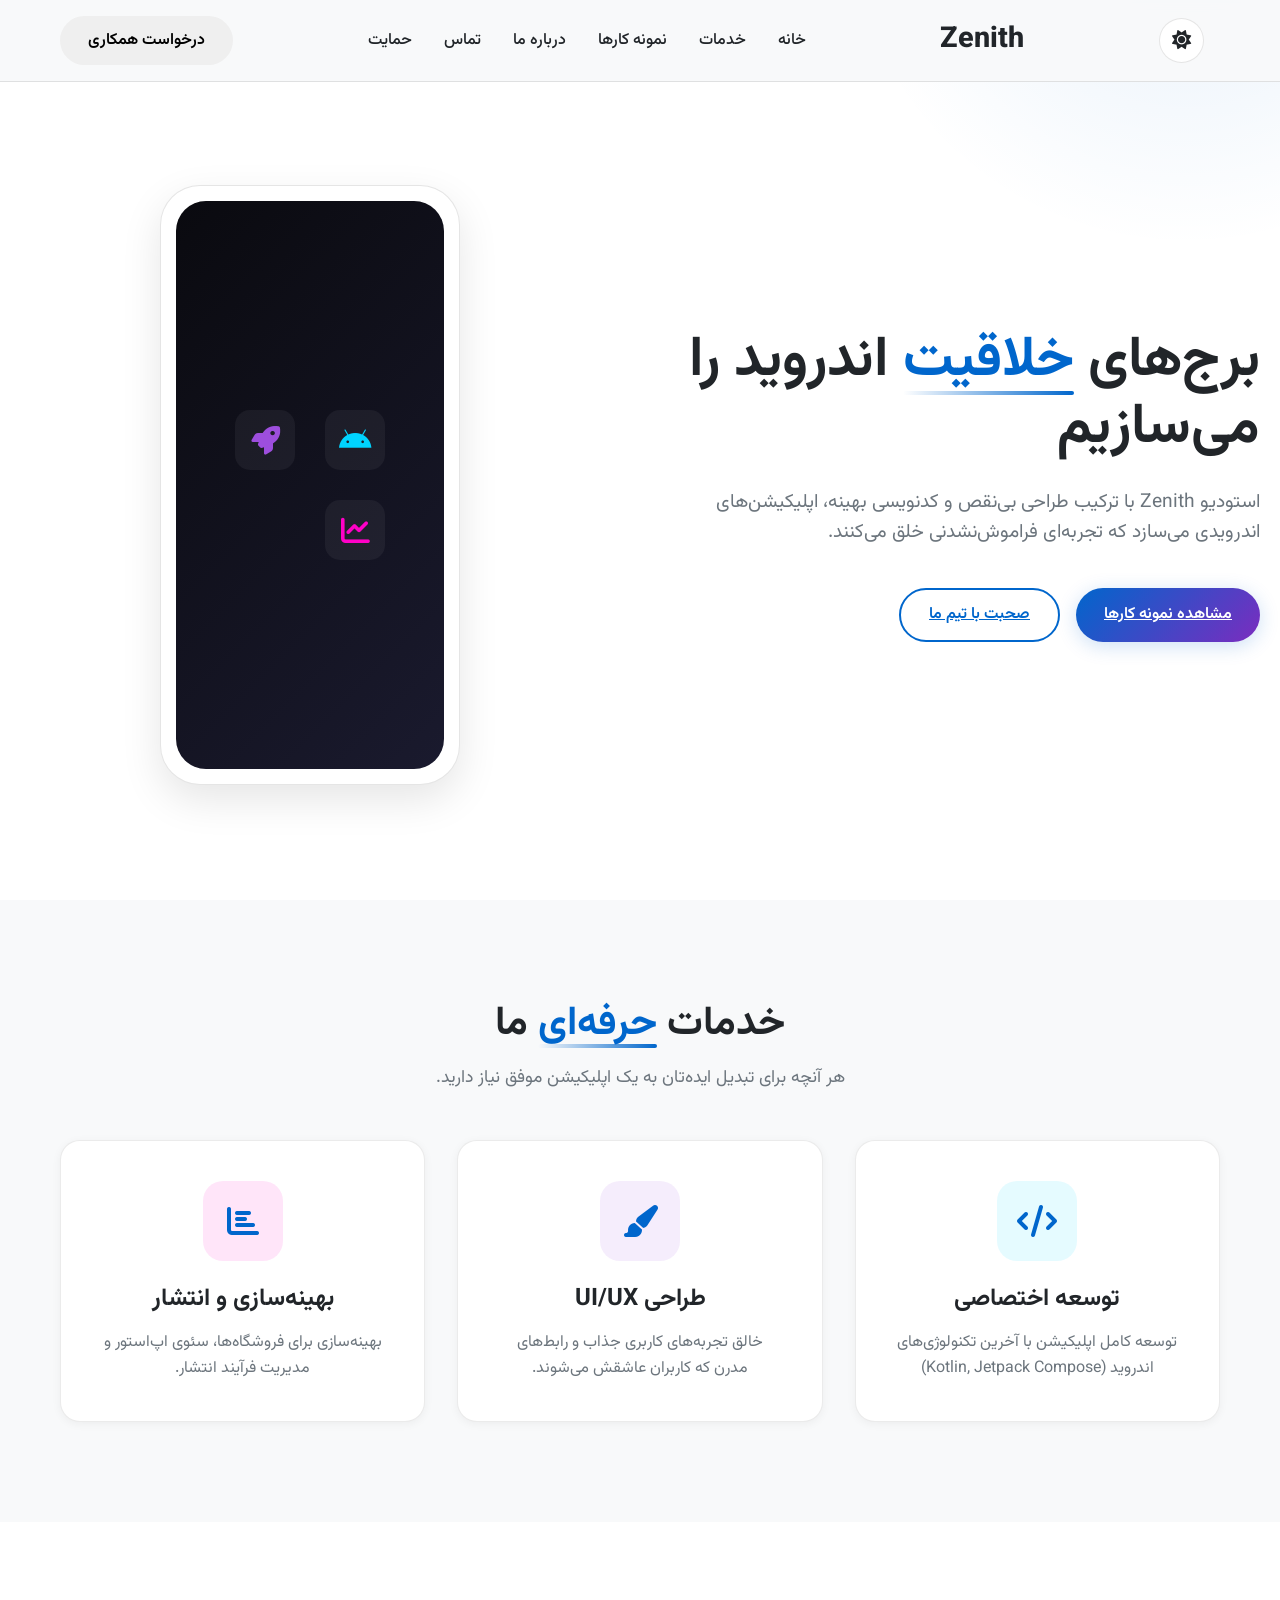
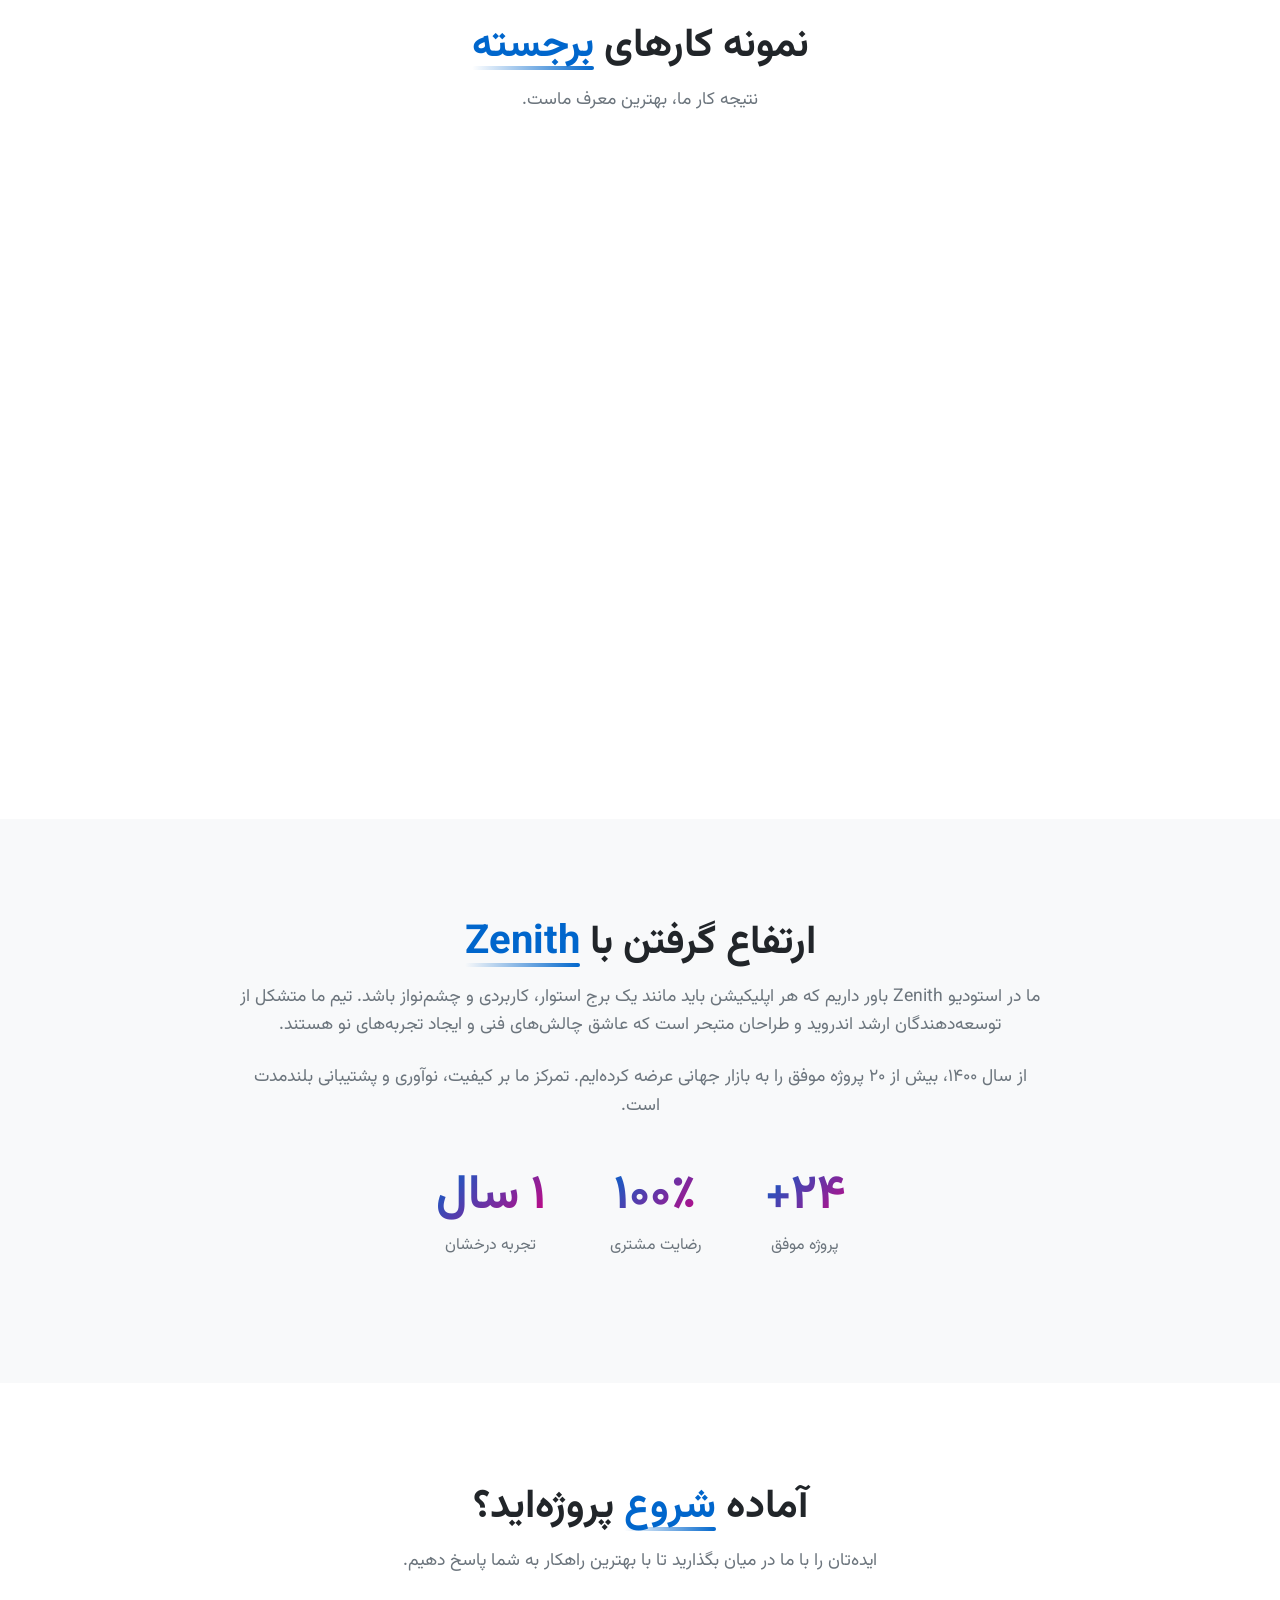
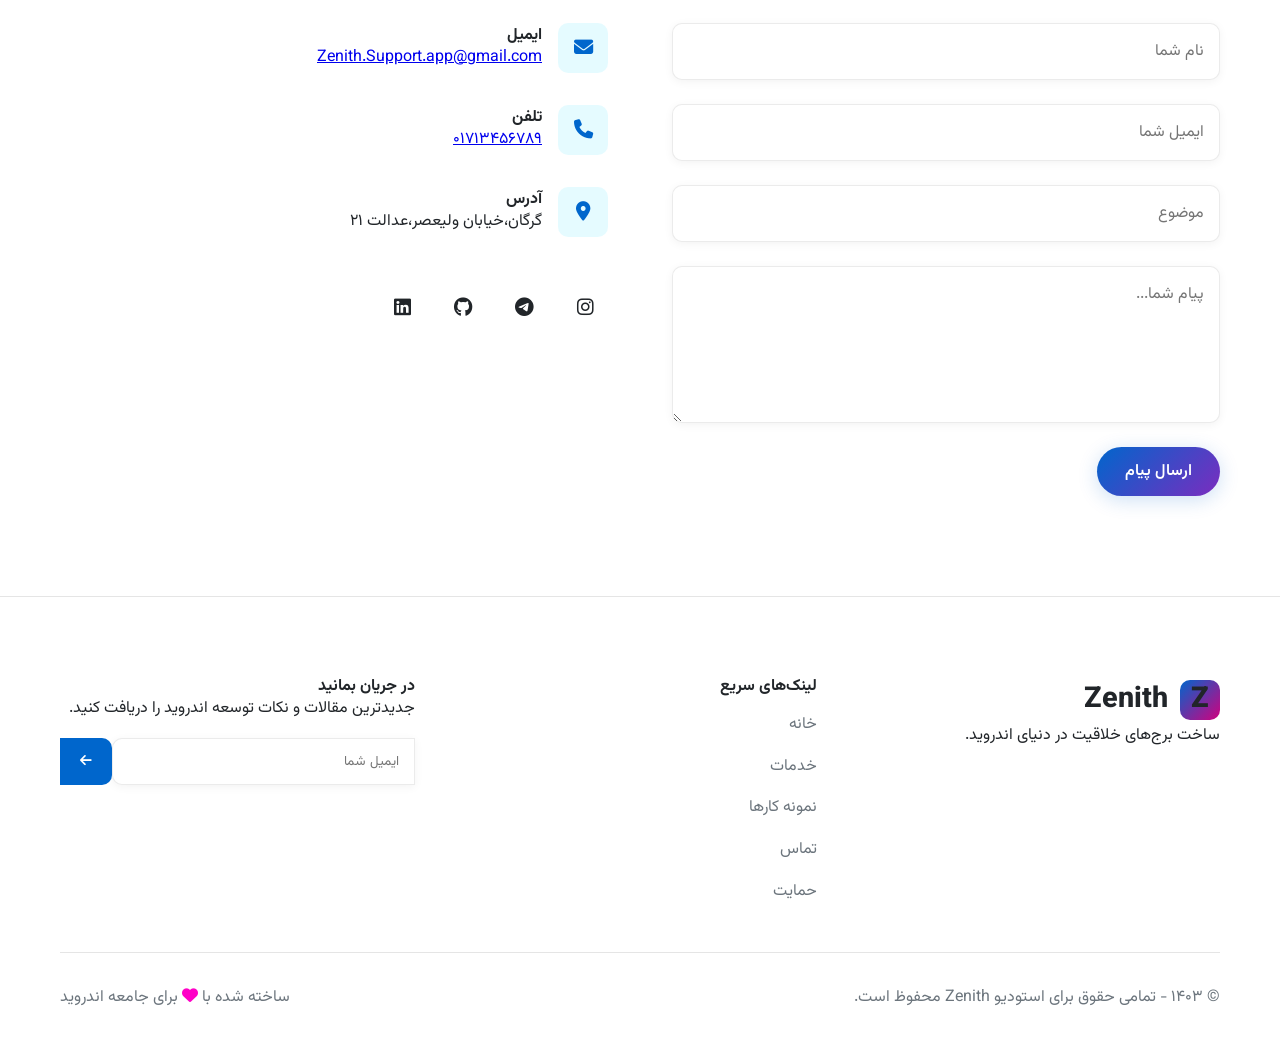
==== index.html @ d12084da "Update index.html" ====
<!DOCTYPE html>
<html lang="fa" dir="rtl">
<head>
    <meta charset="UTF-8">
    <meta name="viewport" content="width=device-width, initial-scale=1.0">
    <meta name="google-site-verification" content="-M1kKsQv_R9AEI8SD6l-Y1S7E3sbwTYtWQkgKZqhKz4" />
    <title>Zenith | استودیو توسعه اپلیکیشن اندروید</title>
    <link rel="stylesheet" href="style.css">
    <link rel="stylesheet" href="https://cdnjs.cloudflare.com/ajax/libs/font-awesome/6.4.0/css/all.min.css">
    <link href="https://fonts.googleapis.com/css2?family=Vazirmatn:wght@300;400;500;600;700;800&display=swap" rel="stylesheet">
    <link rel="icon" type="image/x-icon" href="https://img.icons8.com/color/96/android-os.png">
</head>
<body>
    <!-- نوار هدر -->
    <body>
        <header class="header">
        <nav class="navbar container">
            <!-- در فایل HTML، داخل تگ <nav class="navbar container"> -->
        <button class="theme-toggle" id="theme-toggle" aria-label="تغییر تم">
        <i class="fas fa-moon"></i> <!-- آیکون حالت تاریک -->
        </button>
            <a href="#" class="logo">
    <span class="logo-text">Zenith</span>
</a>
            </a>
            <ul class="nav-menu">
                <li><a href="#home">خانه</a></li>
                <li><a href="#services">خدمات</a></li>
                <li><a href="#portfolio">نمونه کارها</a></li>
                <li><a href="#about">درباره ما</a></li>
                <li><a href="#contact">تماس</a></li>
                <li><a href=https://daramet.com/zenith_Studio>حمایت</a></li>

            </ul>
            <a href="#contact"><button class="cta-button nav-cta">درخواست همکاری</button>
            <button class="hamburger" id="hamburger">
                <i class="fas fa-bars"></i></a>
            
            </button>
        </nav>
    </header>

    <!-- بخش اصلی (Hero) -->
    <section class="hero" id="home">
        <div class="hero-content container">
            <h1 class="hero-title">
                برج‌های <span class="highlight">خلاقیت</span> اندروید را می‌سازیم
            </h1>
            <p class="hero-subtitle">
                استودیو Zenith با ترکیب طراحی بی‌نقص و کدنویسی بهینه، اپلیکیشن‌های اندرویدی می‌سازد که تجربه‌ای فراموش‌نشدنی خلق می‌کنند.
            </p>
            <div class="hero-buttons">
                <a href="#portfolio" class="cta-button primary">مشاهده نمونه کارها</a>
                <a href="#contact" class="cta-button secondary">صحبت با تیم ما</a>
            </div>
        </div>
        <div class="hero-visual">
            <!-- یک تصویر/انیمیشن شماتیک از موبایل -->
            <div class="phone-mockup">
                <div class="phone-screen">
                    <div class="screen-content">
                        <div class="app-icon" style="--color: #00D4FF;"><i class="fab fa-android"></i></div>
                        <div class="app-icon" style="--color: #9D4EDD;"><i class="fas fa-rocket"></i></div>
                        <div class="app-icon" style="--color: #FF00C7;"><i class="fas fa-chart-line"></i></div>
                    </div>
                </div>
            </div>
        </div>
    </section>

    <!-- بخش خدمات -->
    <section class="services" id="services">
        <div class="container">
            <h2 class="section-title">خدمات <span class="highlight">حرفه‌ای</span> ما</h2>
            <p class="section-subtitle">هر آنچه برای تبدیل ایده‌تان به یک اپلیکیشن موفق نیاز دارید.</p>
            <div class="services-grid">
                <div class="service-card">
                    <div class="service-icon" style="--bg: rgba(0, 212, 255, 0.1);">
                        <i class="fas fa-code"></i>
                    </div>
                    <h3>توسعه اختصاصی</h3>
                    <p>توسعه کامل اپلیکیشن با آخرین تکنولوژی‌های اندروید (Kotlin, Jetpack Compose)</p>
                </div>
                <div class="service-card">
                    <div class="service-icon" style="--bg: rgba(157, 78, 221, 0.1);">
                        <i class="fas fa-paint-brush"></i>
                    </div>
                    <h3>طراحی UI/UX</h3>
                    <p>خالق تجربه‌های کاربری جذاب و رابط‌های مدرن که کاربران عاشقش می‌شوند.</p>
                </div>
                <div class="service-card">
                    <div class="service-icon" style="--bg: rgba(255, 0, 199, 0.1);">
                        <i class="fas fa-chart-bar"></i>
                    </div>
                    <h3>بهینه‌سازی و انتشار</h3>
                    <p>بهینه‌سازی برای فروشگاه‌ها، سئوی اپ‌استور و مدیریت فرآیند انتشار.</p>
                </div>
            </div>
        </div>
    </section>

    <!-- بخش نمونه کارها -->
    <section class="portfolio" id="portfolio">
        <div class="container">
            <h2 class="section-title">نمونه کارهای <span class="highlight">برجسته</span></h2>
            <p class="section-subtitle">نتیجه کار ما، بهترین معرف ماست.</p>
            
<div class="portfolio-card">
    
    <div class="portfolio-image">
        <img src="as/images/apps/pass.jpg" alt="Project">

        <div class="portfolio-overlay">
            <span class="project-tag">Android App</span>

            <a href="https://myket.ir/app/com.zenith.password.manager.newversion" class="view-project">
                <p>دانلود</p>
            </a>
        </div>
    </div>

    <div class="portfolio-content">
        <h3>مدیریت رمز عبور</h3>

        <p>
            اپلیکیشن حرفه‌ای مدیریت رمز عبور با امنیت بالا،
            ورود بیومتریک و طراحی مدرن.
        </p>
    </div>

</div>
</section>


    <!-- بخش درباره ما -->
    <section class="about" id="about">
        <div class="container">
            <div class="about-content">
                <h2 class="section-title">ارتفاع گرفتن با <span class="highlight">Zenith</span></h2>
                <p>
                    ما در استودیو Zenith باور داریم که هر اپلیکیشن باید مانند یک برج استوار، کاربردی و چشم‌نواز باشد. تیم ما متشکل از توسعه‌دهندگان ارشد اندروید و طراحان متبحر است که عاشق چالش‌های فنی و ایجاد تجربه‌های نو هستند.
                </p>
                <p>
                    از سال ۱۴۰۰، بیش از ۲۰ پروژه موفق را به بازار جهانی عرضه کرده‌ایم. تمرکز ما بر کیفیت، نوآوری و پشتیبانی بلندمدت است.
                </p>
                <div class="stats">
                    <div class="stat">
                        <h3>۲۴+</h3>
                        <p>پروژه موفق</p>
                    </div>
                    <div class="stat">
                        <h3>۱۰۰٪</h3>
                        <p>رضایت مشتری</p>
                    </div>
                    <div class="stat">
                        <h3>۱ سال</h3>
                        <p>تجربه درخشان</p>
                    </div>
                </div>
            </div>
        </div>
    </section>

    <!-- بخش تماس -->
    <!-- بخش تماس -->
<section class="contact" id="contact">
    <div class="container">
        <h2 class="section-title">
            آماده <span class="highlight">شروع</span> پروژه‌اید؟
        </h2>

        <p class="section-subtitle">
            ایده‌تان را با ما در میان بگذارید تا با بهترین راهکار به شما پاسخ دهیم.
        </p>

        <div class="contact-wrapper">

            <form class="contact-form" method="post">

                <input
                    type="text"
                    name="name"
                    placeholder="نام شما"
                    required
                >

                <input
                    type="email"
                    name="email"
                    placeholder="ایمیل شما"
                    required
                >

                <input
                    type="text"
                    name="subject"
                    placeholder="موضوع"
                    required
                >

                <textarea
                    name="message"
                    rows="5"
                    placeholder="پیام شما..."
                    required
                ></textarea>

                <button type="submit" class="cta-button primary">
                    ارسال پیام
                </button>

            </form>

            <div class="contact-info">

                <div class="info-item">
                    <i class="fas fa-envelope"></i>
                    <div>
                        <h4>ایمیل</h4>
                        <a href="mailto:Zenith.Support.app@gmail.com">
                            Zenith.Support.app@gmail.com
                        </a>
                    </div>
                </div>

                <div class="info-item">
                    <i class="fas fa-phone"></i>
                    <div>
                        <h4>تلفن</h4>
                        <a href="tel:۰۱۷۱۳۴۵۶۷۸۹">
                            ۰۱۷۱۳۴۵۶۷۸۹
                        </a>
                    </div>
                </div>

                <div class="info-item">
                    <i class="fas fa-map-marker-alt"></i>
                    <div>
                        <h4>آدرس</h4>
                        <p>گرگان،خیابان ولیعصر،عدالت ۲۱</p>
                    </div>
                </div>

                <div class="social-links">
                    <a href="#"><i class="fab fa-instagram"></i></a>
                    <a href="#"><i class="fab fa-telegram"></i></a>
                    <a href=https://zenith-app-studio.github.io/site><i class="fab fa-github"></i></a>
                    <a href="#"><i class="fab fa-linkedin"></i></a>
                </div>

            </div>

        </div>
    </div>
</section>

    <!-- فوتر -->
    <footer class="footer">
        <div class="container">
            <div class="footer-content">
                <div class="footer-logo">
                    <a href="#" class="logo">
                        <span class="logo-icon">Z</span>
                        <span class="logo-text">Zenith</span>
                    </a>
                    <p>ساخت برج‌های خلاقیت در دنیای اندروید.</p>
                </div>
                <div class="footer-links">
                    <h4>لینک‌های سریع</h4>
                    <a href="#home">خانه</a>
                    <a href="#services">خدمات</a>
                    <a href="#portfolio">نمونه کارها</a>
                    <a href="#contact">تماس</a>
                    <a href=https://daramet.com/zenith_Studio>حمایت</a>
                </div>
                <div class="footer-newsletter">
                    <h4>در جریان بمانید</h4>
                    <p>جدیدترین مقالات و نکات توسعه اندروید را دریافت کنید.</p>
                    <form class="newsletter-form">
                        <input type="email" placeholder="ایمیل شما">
                        <button type="submit"><i class="fas fa-arrow-left"></i></button>
                    </form>
                </div>
            </div>
            <div class="footer-bottom">
                <p>© ۱۴۰۳ - تمامی حقوق برای استودیو Zenith محفوظ است.</p>
                <p>ساخته شده با <i class="fas fa-heart" style="color: #FF00C7;"></i> برای جامعه اندروید</p>
            </div>
        </div>
    </footer>

    <script src="script.js"></script>
</body>
</html>
---- style.css ----
/* Reset و تنظیمات پایه */
* {
    margin: 0;
    padding: 0;
    box-sizing: border-box;
    font-family: 'Vazirmatn', sans-serif;
}

:root {
    --primary: #00D4FF;
    --secondary: #9D4EDD;
    --accent: #FF00C7;
    --dark-bg: #0A0A0F;
    --darker-bg: #000000;
    --card-bg: #111118;
    --text: #FFFFFF;
    --text-secondary: #B0B0C0;
    --border: rgba(255, 255, 255, 0.1);
    --container-width: 1200px;
    --transition: all 0.3s ease;
}

body {
    background-color: var(--darker-bg);
    color: var(--text);
    line-height: 1.6;
    overflow-x: hidden;
    direction: rtl;
}

.container {
    width: 100%;
    max-width: var(--container-width);
    margin: 0 auto;
    padding: 0 20px;
}

/* تایپوگرافی */
h1, h2, h3, h4 {
    font-weight: 700;
    line-height: 1.2;
}

.highlight {
    color: var(--primary);
    position: relative;
    display: inline-block;
}

.highlight::after {
    content: '';
    position: absolute;
    bottom: 0;
    right: 0;
    width: 100%;
    height: 4px;
    background: linear-gradient(90deg, transparent, var(--primary));
    border-radius: 2px;
}

.section-title {
    font-size: 2.5rem;
    margin-bottom: 1rem;
    text-align: center;
}

.section-subtitle {
    color: var(--text-secondary);
    text-align: center;
    margin-bottom: 3rem;
    font-size: 1.1rem;
}

/* دکمه‌ها */
.cta-button {
    padding: 12px 28px;
    border-radius: 50px;
    border: none;
    font-weight: 600;
    font-size: 1rem;
    cursor: pointer;
    transition: var(--transition);
    display: inline-flex;
    align-items: center;
    justify-content: center;
    gap: 8px;
}

.cta-button.primary {
    background: linear-gradient(135deg, var(--primary), var(--secondary));
    color: white;
    box-shadow: 0 4px 20px rgba(0, 212, 255, 0.3);
}

.cta-button.secondary {
    background: transparent;
    color: var(--primary);
    border: 2px solid var(--primary);
}

.cta-button:hover {
    transform: translateY(-3px);
    box-shadow: 0 6px 25px rgba(0, 212, 255, 0.5);
}

/* هدر */
.header {
    position: fixed;
    top: 0;
    width: 100%;
    z-index: 1000;
    background-color: rgba(10, 10, 15, 0.95);
    backdrop-filter: blur(10px);
    padding: 1rem 0;
    border-bottom: 1px solid var(--border);
}

.navbar {
    display: flex;
    justify-content: space-between;
    align-items: center;
}

.logo {
    display: flex;
    align-items: center;
    gap: 10px;
    text-decoration: none;
    color: var(--text);
    font-size: 1.8rem;
    font-weight: 800;
}

/* Contact links (phone + email) */
.contact-links {
    display: flex;
    gap: 1rem;
    flex-wrap: wrap;
    align-items: center;
}

.contact-link {
    display: inline-flex;
    align-items: center;
    gap: 0.75rem;

    background: var(--card-bg);
    border: 1px solid var(--border);
    border-radius: 10px;

    color: var(--text);
    padding: 0.9rem 1rem;

    text-decoration: none;
    transition: transform 0.2s ease, border-color 0.2s ease, background 0.2s ease;
}

.contact-link:hover {
    transform: translateY(-2px);
    border-color: var(--primary);
    background: color-mix(in srgb, var(--card-bg) 85%, var(--primary) 15%);
}

.contact-link:focus-visible {
    outline: 2px solid var(--primary);
    outline-offset: 3px;
}

/* Icon circle (optional) */
.contact-icon {
    width: 40px;
    height: 40px;
    border-radius: 10px;

    background: color-mix(in srgb, var(--primary) 15%, var(--card-bg) 85%);
    border: 1px solid var(--border);

    display: inline-flex;
    align-items: center;
    justify-content: center;

    color: var(--primary);
    font-size: 1.1rem;
    flex: 0 0 auto;
}

.contact-text {
    display: flex;
    flex-direction: column;
    line-height: 1.25;
}

.contact-text small {
    color: var(--text-secondary);
    font-weight: 600;
}

.contact-text span {
    font-weight: 700;
    color: var(--text);
}

/* Vertical stacking on small screens */
@media (max-width: 768px) {
    .contact-links {
        flex-direction: column;
        align-items: stretch;
    }

    .contact-link {
        width: 100%;
        justify-content: center;
    }

    .contact-text {
        align-items: center;
        text-align: center;
    }
}

.logo-icon {
    width: 40px;
    height: 40px;
    background: linear-gradient(135deg, var(--primary), var(--accent));
    border-radius: 10px;
    display: flex;
    align-items: center;
    justify-content: center;
    font-weight: 900;
}

.nav-menu {
    display: flex;
    list-style: none;
    gap: 2rem;
}

.nav-menu a {
    color: var(--text);
    text-decoration: none;
    font-weight: 500;
    transition: var(--transition);
    position: relative;
}

.nav-menu a:hover {
    color: var(--primary);
}

.nav-menu a::after {
    content: '';
    position: absolute;
    bottom: -5px;
    right: 0;
    width: 0;
    height: 2px;
    background: var(--primary);
    transition: width 0.3s;
}

.nav-menu a:hover::after {
    width: 100%;
}

.hamburger {
    display: none;
    background: none;
    border: none;
    color: var(--text);
    font-size: 1.5rem;
    cursor: pointer;
}

/* بخش هیرو */
.hero {
    padding: 150px 0 80px;
    display: flex;
    align-items: center;
    min-height: 100vh;
    position: relative;
    overflow: hidden;
}

.hero::before {
    content: '';
    position: absolute;
    top: -50%;
    right: -20%;
    width: 700px;
    height: 700px;
    background: radial-gradient(circle, rgba(0, 212, 255, 0.1) 0%, transparent 70%);
    z-index: -1;
}

.hero-content {
    flex: 1;
}

.hero-title {
    font-size: 3.5rem;
    margin-bottom: 1.5rem;
}

.hero-subtitle {
    font-size: 1.2rem;
    color: var(--text-secondary);
    margin-bottom: 2.5rem;
    max-width: 600px;
}

.hero-buttons {
    display: flex;
    gap: 1rem;
    flex-wrap: wrap;
}

.hero-visual {
    flex: 1;
    display: flex;
    justify-content: center;
    align-items: center;
}

.phone-mockup {
    width: 300px;
    height: 600px;
    background: var(--card-bg);
    border-radius: 40px;
    padding: 15px;
    position: relative;
    box-shadow: 0 20px 60px rgba(0, 0, 0, 0.5);
    border: 1px solid var(--border);
}

.phone-screen {
    width: 100%;
    height: 100%;
    background: linear-gradient(135deg, #0A0A0F, #1a1a2e);
    border-radius: 30px;
    display: flex;
    align-items: center;
    justify-content: center;
}

.screen-content {
    display: grid;
    grid-template-columns: repeat(2, 1fr);
    gap: 30px;
}

.app-icon {
    width: 60px;
    height: 60px;
    background: rgba(255, 255, 255, 0.05);
    border-radius: 15px;
    display: flex;
    align-items: center;
    justify-content: center;
    font-size: 1.8rem;
    color: var(--color);
    transition: var(--transition);
}

.app-icon:hover {
    transform: translateY(-5px);
    background: rgba(255, 255, 255, 0.1);
}

/* بخش خدمات */
.services {
    padding: 100px 0;
    background-color: var(--dark-bg);
}

.services-grid {
    display: grid;
    grid-template-columns: repeat(auto-fit, minmax(300px, 1fr));
    gap: 2rem;
    margin-top: 3rem;
}

.service-card {
    background: var(--card-bg);
    padding: 2.5rem;
    border-radius: 20px;
    border: 1px solid var(--border);
    transition: var(--transition);
    text-align: center;
}

.service-card:hover {
    transform: translateY(-10px);
    border-color: var(--primary);
    box-shadow: 0 15px 40px rgba(0, 212, 255, 0.15);
}

.service-icon {
    width: 80px;
    height: 80px;
    background: var(--bg);
    border-radius: 20px;
    display: flex;
    align-items: center;
    justify-content: center;
    margin: 0 auto 1.5rem;
    font-size: 2rem;
    color: var(--primary);
}

.service-card h3 {
    font-size: 1.5rem;
    margin-bottom: 1rem;
}

.service-card p {
    color: var(--text-secondary);
}

/* بخش نمونه کارها */
.portfolio {
    padding: 100px 0;
}

.portfolio-grid {
    display: grid;
    grid-template-columns: repeat(auto-fit, minmax(350px, 1fr));
    gap: 2rem;
    margin-top: 3rem;
}

.portfolio-card {
    background: var(--card-bg);
    border-radius: 20px;
    overflow: hidden;
    border: 1px solid var(--border);
    transition: var(--transition);
}

.portfolio-card:hover {
    transform: translateY(-10px);
    border-color: var(--primary);
}

.portfolio-image {
    height: 220px;
    position: relative;
    display: flex;
    align-items: center;
    justify-content: center;
}

.badge {
    position: absolute;
    top: 20px;
    left: 20px;
    background: rgba(0, 212, 255, 0.2);
    color: var(--primary);
    padding: 5px 15px;
    border-radius: 20px;
    font-size: 0.9rem;
    font-weight: 600;
    backdrop-filter: blur(5px);
}

.portfolio-content {
    padding: 1.5rem;
}

.portfolio-content h3 {
    font-size: 1.5rem;
    margin-bottom: 0.8rem;
}

.portfolio-content p {
    color: var(--text-secondary);
    margin-bottom: 1.2rem;
}

.portfolio-link {
    color: var(--primary);
    text-decoration: none;
    font-weight: 600;
    display: flex;
    align-items: center;
    gap: 5px;
    transition: var(--transition);
}

.portfolio-link:hover {
    gap: 10px;
}

/* بخش درباره ما */
.about {
    padding: 100px 0;
    background-color: var(--dark-bg);
}

.about-content {
    max-width: 800px;
    margin: 0 auto;
    text-align: center;
}

.about-content p {
    margin-bottom: 1.5rem;
    color: var(--text-secondary);
    font-size: 1.1rem;
}

.stats {
    display: flex;
    justify-content: center;
    gap: 4rem;
    margin-top: 3rem;
    flex-wrap: wrap;
}

.stat {
    text-align: center;
}

.stat h3 {
    font-size: 3rem;
    background: linear-gradient(135deg, var(--primary), var(--accent));
    -webkit-background-clip: text;
    background-clip: text;
    color: transparent;
    margin-bottom: 0.5rem;
}

.stat p {
    color: var(--text-secondary);
    font-size: 1rem;
}

/* بخش تماس */
.contact {
    padding: 100px 0;
}

.contact-wrapper {
    display: grid;
    grid-template-columns: repeat(auto-fit, minmax(300px, 1fr));
    gap: 4rem;
    margin-top: 3rem;
}

.contact-form {
    display: flex;
    flex-direction: column;
    gap: 1.5rem;
}

.contact-form input,
.contact-form textarea {
    padding: 15px;
    background: var(--card-bg);
    border: 1px solid var(--border);
    border-radius: 10px;
    color: var(--text);
    font-size: 1rem;
    transition: var(--transition);
}

.contact-form input:focus,
.contact-form textarea:focus {
    outline: none;
    border-color: var(--primary);
}

.contact-form button {
    align-self: flex-start;
}

.contact-info {
    display: flex;
    flex-direction: column;
    gap: 2rem;
}

.info-item {
    display: flex;
    align-items: center;
    gap: 1rem;
}

.info-item i {
    width: 50px;
    height: 50px;
    background: rgba(0, 212, 255, 0.1);
    border-radius: 10px;
    display: flex;
    align-items: center;
    justify-content: center;
    font-size: 1.2rem;
    color: var(--primary);
}

.social-links {
    display: flex;
    gap: 1rem;
    margin-top: 1rem;
}

.social-links a {
    width: 45px;
    height: 45px;
    background: var(--card-bg);
    border-radius: 10px;
    display: flex;
    align-items: center;
    justify-content: center;
    color: var(--text);
    font-size: 1.2rem;
    transition: var(--transition);
    text-decoration: none;
}

.social-links a:hover {
    background: var(--primary);
    color: white;
    transform: translateY(-3px);
}

/* فوتر */
.footer {
    background-color: var(--darker-bg);
    padding: 80px 0 30px;
    border-top: 1px solid var(--border);
}

.footer-content {
    display: grid;
    grid-template-columns: repeat(auto-fit, minmax(250px, 1fr));
    gap: 3rem;
    margin-bottom: 3rem;
}

.footer-links {
    display: flex;
    flex-direction: column;
    gap: 1rem;
}

.footer-links a {
    color: var(--text-secondary);
    text-decoration: none;
    transition: var(--transition);
}

.footer-links a:hover {
    color: var(--primary);
    padding-right: 5px;
}

.newsletter-form {
    display: flex;
    margin-top: 1rem;
}

.newsletter-form input {
    flex: 1;
    padding: 12px 15px;
    background: var(--card-bg);
    border: 1px solid var(--border);
    border-radius: 10px 0 0 10px;
    color: var(--text);
}

.newsletter-form button {
    background: var(--primary);
    color: white;
    border: none;
    padding: 0 20px;
    border-radius: 0 10px 10px 0;
    cursor: pointer;
}

.footer-bottom {
    text-align: center;
    padding-top: 2rem;
    border-top: 1px solid var(--border);
    color: var(--text-secondary);
    display: flex;
    justify-content: space-between;
    flex-wrap: wrap;
    gap: 1rem;
}

/* ریسپانسیو */
@media (max-width: 992px) {
    .hero {
        flex-direction: column;
        text-align: center;
    }
    
    .hero-title {
        font-size: 2.8rem;
    }
    
    .hero-visual {
        margin-top: 3rem;
    }
    
    .section-title {
        font-size: 2.2rem;
    }
}

@media (max-width: 768px) {
    .nav-menu {
        position: fixed;
        top: 80px;
        right: -100%;
        flex-direction: column;
        background: var(--dark-bg);
        width: 100%;
        text-align: center;
        padding: 2rem;
        border-top: 1px solid var(--border);
        transition: 0.3s;
        gap: 1.5rem;
    }
    
    .nav-menu.active {
        right: 0;
    }
    
    .hamburger {
        display: block;
    }
    
    .nav-cta {
        display: none;
    }
    
    .hero-title {
        font-size: 2.2rem;
    }
    
    .stats {
        gap: 2rem;
    }
    
    .footer-bottom {
        flex-direction: column;
        text-align: center;
    }
}

@media (max-width: 480px) {
    .hero-buttons {
        flex-direction: column;
    }
    
    .cta-button {
        width: 100%;
    }
    
    .phone-mockup {
        width: 250px;
        height: 500px;
    }
}
/* Reset و تنظیمات پایه */
* {
    margin: 0;
    padding: 0;
    box-sizing: border-box;
    font-family: 'Vazirmatn', sans-serif;
}

/* متغیرهای حالت تاریک (پیش‌فرض) */
:root {
    --primary: #00D4FF;
    --secondary: #9D4EDD;
    --accent: #FF00C7;
    --dark-bg: #0A0A0F;
    --darker-bg: #000000;
    --card-bg: #111118;
    --text: #FFFFFF;
    --text-secondary: #B0B0C0;
    --border: rgba(255, 255, 255, 0.1);
    --container-width: 1200px;
    --transition: all 0.3s ease;
}

/* متغیرهای حالت روشن */
[data-theme="light"] {
    --primary: #0066CC;
    --secondary: #7B2CBF;
    --accent: #D1007F;
    --dark-bg: #F8F9FA;
    --darker-bg: #FFFFFF;
    --card-bg: #FFFFFF;
    --text: #212529;
    --text-secondary: #6C757D;
    --border: rgba(0, 0, 0, 0.1);
}

[data-theme="light"] .highlight::after {
    background: linear-gradient(90deg, transparent, var(--primary));
}

[data-theme="light"] .hero::before {
    background: radial-gradient(circle, rgba(0, 102, 204, 0.1) 0%, transparent 70%);
}

[data-theme="light"] .header {
    background-color: rgba(248, 249, 250, 0.95);
}

[data-theme="light"] .service-card,
[data-theme="light"] .portfolio-card,
[data-theme="light"] .contact-link,
[data-theme="light"] .contact-form input,
[data-theme="light"] .contact-form textarea,
[data-theme="light"] .newsletter-form input {
    box-shadow: 0 2px 10px rgba(0, 0, 0, 0.05);
    border: 1px solid rgba(0, 0, 0, 0.08);
}

[data-theme="light"] .phone-mockup {
    box-shadow: 0 15px 40px rgba(0, 0, 0, 0.1);
}

[data-theme="light"] .cta-button.primary {
    box-shadow: 0 4px 20px rgba(0, 102, 204, 0.2);
}

[data-theme="light"] .cta-button:hover {
    box-shadow: 0 6px 25px rgba(0, 102, 204, 0.3);
}

body {
    background-color: var(--darker-bg);
    color: var(--text);
    line-height: 1.6;
    overflow-x: hidden;
    direction: rtl;
    transition: background-color 0.3s, color 0.3s;
}


.theme-toggle {
    background: var(--card-bg);
    border: 1px solid var(--border);
    color: var(--text);
    width: 45px;
    height: 45px;
    border-radius: 50%;
    display: flex;
    align-items: center;
    justify-content: center;
    cursor: pointer;
    transition: var(--transition);
    margin-right: 1rem;
    font-size: 1.2rem;
}

.theme-toggle:hover {
    background: var(--primary);
    color: white;
    transform: rotate(30deg);
}

/* تغییر آیکون بر اساس تم */
[data-theme="light"] .theme-toggle .fa-moon {
    display: none;
}

[data-theme="light"] .theme-toggle .fa-sun {
    display: block;
}

[data-theme="dark"] .theme-toggle .fa-moon {
    display: block;
}

[data-theme="dark"] .theme-toggle .fa-sun {
    display: none;
}

/* آیکون خورشید (برای حالت روشن) */
.theme-toggle .fa-sun {
    display: none;
}

/* در نسخه موبایل */
@media (max-width: 768px) {
    .theme-toggle {
        position: relative;
        top: 20px;
        transform: translateY(-50%);
        margin: 0;
    }
}
@media (max-width:768px){

    .navbar{
        position:relative;
    }

    .hamburger{
        display:block;
        z-index:9999;
    }

    .nav-menu{
        position:fixed;
        top:80px;
        right:-100%;
        width:100%;
        height:calc(100vh - 80px);
        background:#0A0A0F;
        flex-direction:column;
        justify-content:flex-start;
        align-items:center;
        padding-top:40px;
        gap:25px;
        transition:.3s;
        z-index:999;
    }

    .nav-menu.active{
        right:0;
    }

    .hero{
        min-height:auto;
        padding-top:130px;
    }

    .hero-content,
    .hero-visual{
        width:100%;
        text-align:center;
    }

    .hero-buttons{
        justify-content:center;
    }

    .portfolio-grid,
    .services-grid,
    .contact-wrapper,
    .footer-content{
        grid-template-columns:1fr;
    }

    .phone-mockup{
        width:220px;
        height:450px;
    }
}
.service-card,
.portfolio-card,
.info-item{
    opacity:0;
    transform:translateY(30px);
    transition:.6s ease;
}

.service-card.animate,
.portfolio-card.animate,
.info-item.animate{
    opacity:1;
    transform:translateY(0);
}
.logo-image{
    width:40px;
    height:40px;
    object-fit:contain;
}

.logo{
    display:flex;
    align-items:center;
    gap:12px;
}
.portfolio-card{
    position:relative;
    overflow:hidden;
    border-radius:28px;

    background:rgba(255,255,255,.03);

    backdrop-filter:blur(15px);

    border:1px solid rgba(255,255,255,.08);

    transition:.45s;

    cursor:pointer;
}

.portfolio-card:hover{
    transform:translateY(-12px);

    border-color:rgba(0,212,255,.5);

    box-shadow:
    0 20px 60px rgba(0,212,255,.18);
}

.portfolio-image{
    height:420px;

    display:flex;
    justify-content:center;
    align-items:center;

    padding:20px;

    background:linear-gradient(
        135deg,
        rgba(0,212,255,.08),
        rgba(157,78,221,.08)
    );
}

.portfolio-image img{
    height:100%;
    width:auto;

    object-fit:contain;

    border-radius:20px;

    box-shadow:
        0 15px 40px rgba(0,0,0,.4);

    transition:.5s;
}

.portfolio-card:hover .portfolio-image img{
    transform:scale(1.04);
}

.project-tag{
    background:rgba(0,0,0,.75);
    color:#fff;

    padding:10px 18px;

    border-radius:50px;

    font-size:.9rem;
    font-weight:700;

    backdrop-filter:blur(10px);

    border:1px solid rgba(255,255,255,.15);
}

.view-project{
    background:linear-gradient(
        135deg,
        #00D4FF,
        #9D4EDD
    );

    color:white;

    text-decoration:none;

    padding:12px 24px;

    border-radius:50px;

    font-weight:700;

    box-shadow:
        0 8px 25px rgba(0,212,255,.35);

    transition:.3s;
}

.view-project:hover{
    transform:translateY(-3px);
}

.view-project p{
    margin:0;
}

.view-project:hover{
    transform:rotate(-45deg) scale(1.1);
}

.portfolio-content{
    padding:24px;
}

.portfolio-content h3{
    font-size:1.4rem;
    margin-bottom:12px;
}

.portfolio-content p{
    color:var(--text-secondary);
    line-height:1.8;
}
.portfolio-card::before{
    content:'';

    position:absolute;

    width:250px;
    height:250px;

    background:radial-gradient(
        rgba(0,212,255,.18),
        transparent 70%
    );

    top:-120px;
    left:-120px;

    transition:.6s;
}

.portfolio-card:hover::before{
    transform:scale(1.5);
}
.portfolio-overlay{
    position:absolute;
    inset:0;

    background:linear-gradient(
        to top,
        rgba(0,0,0,.92),
        rgba(0,0,0,.2)
    );

    display:flex;
    justify-content:space-between;
    align-items:flex-end;

    padding:25px;

    opacity:0;

    transition:.4s;
}

.portfolio-card:hover .portfolio-overlay{
    opacity:1;
}
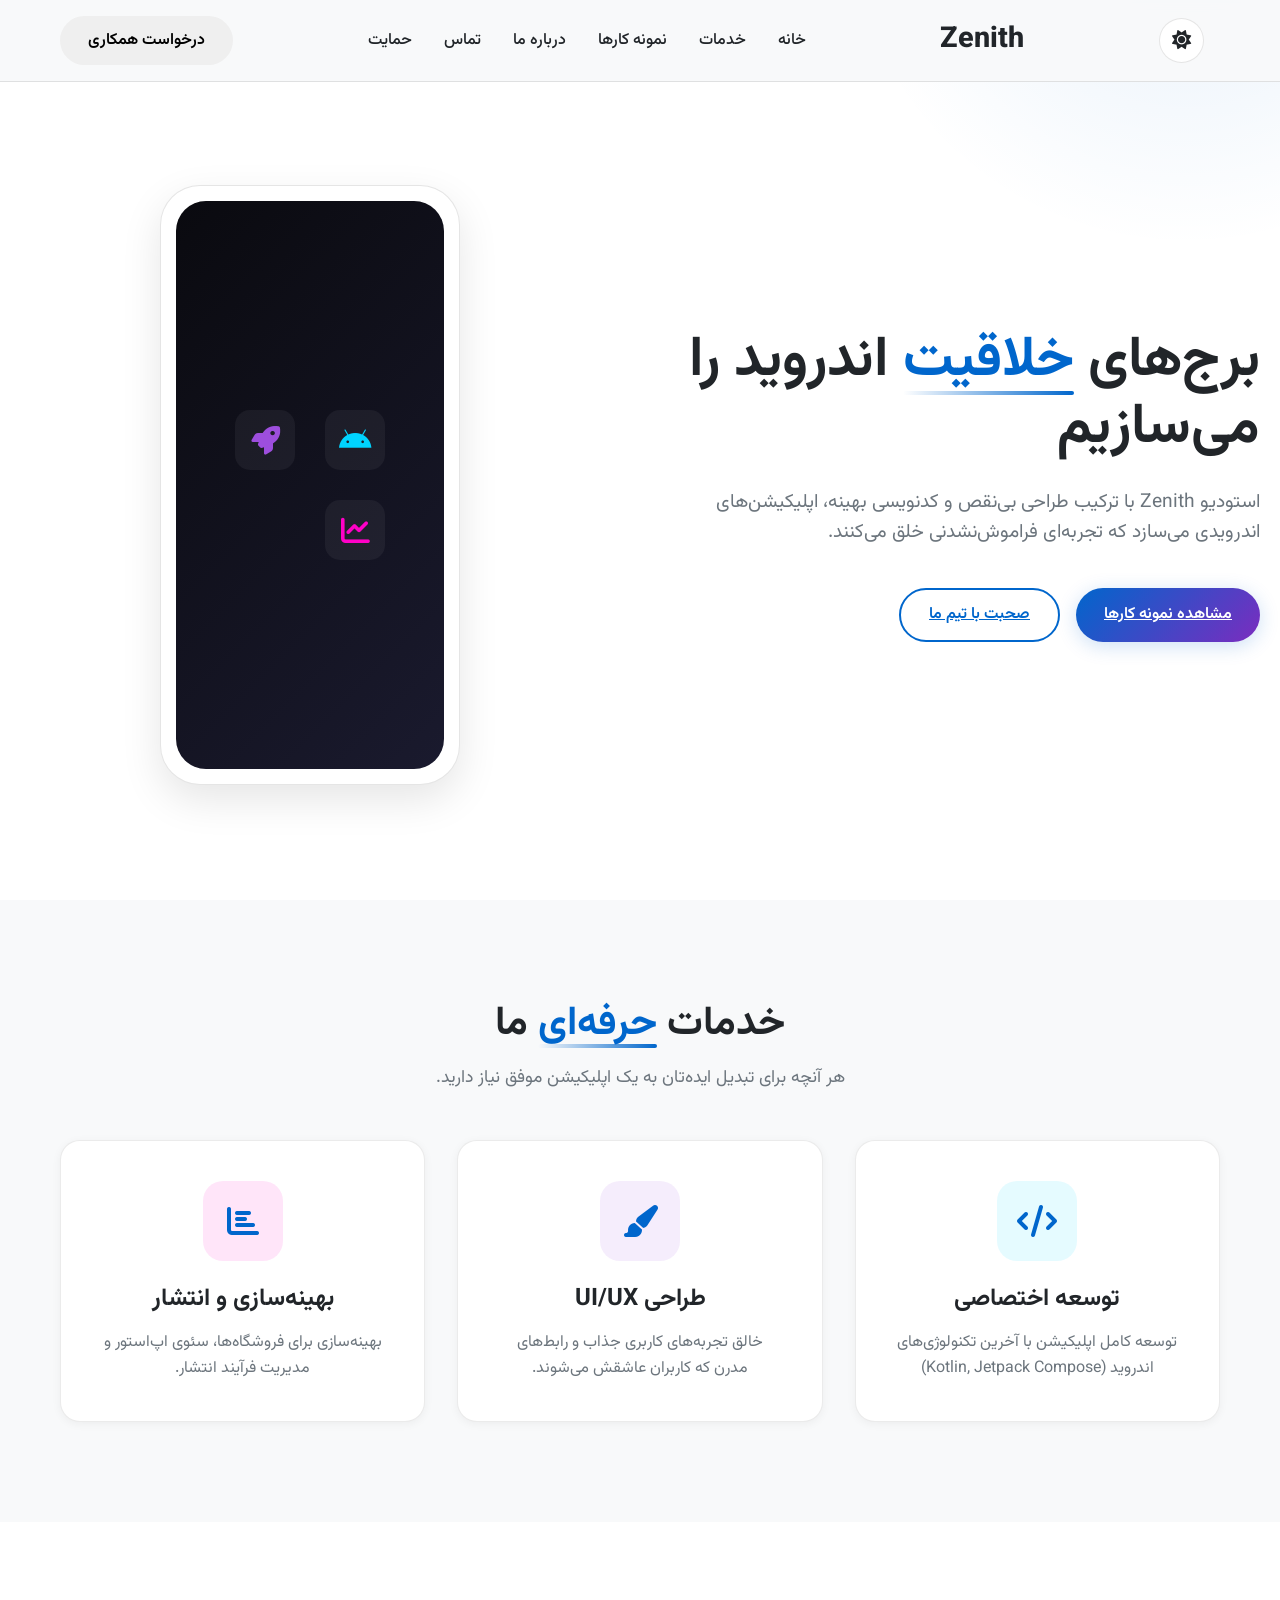
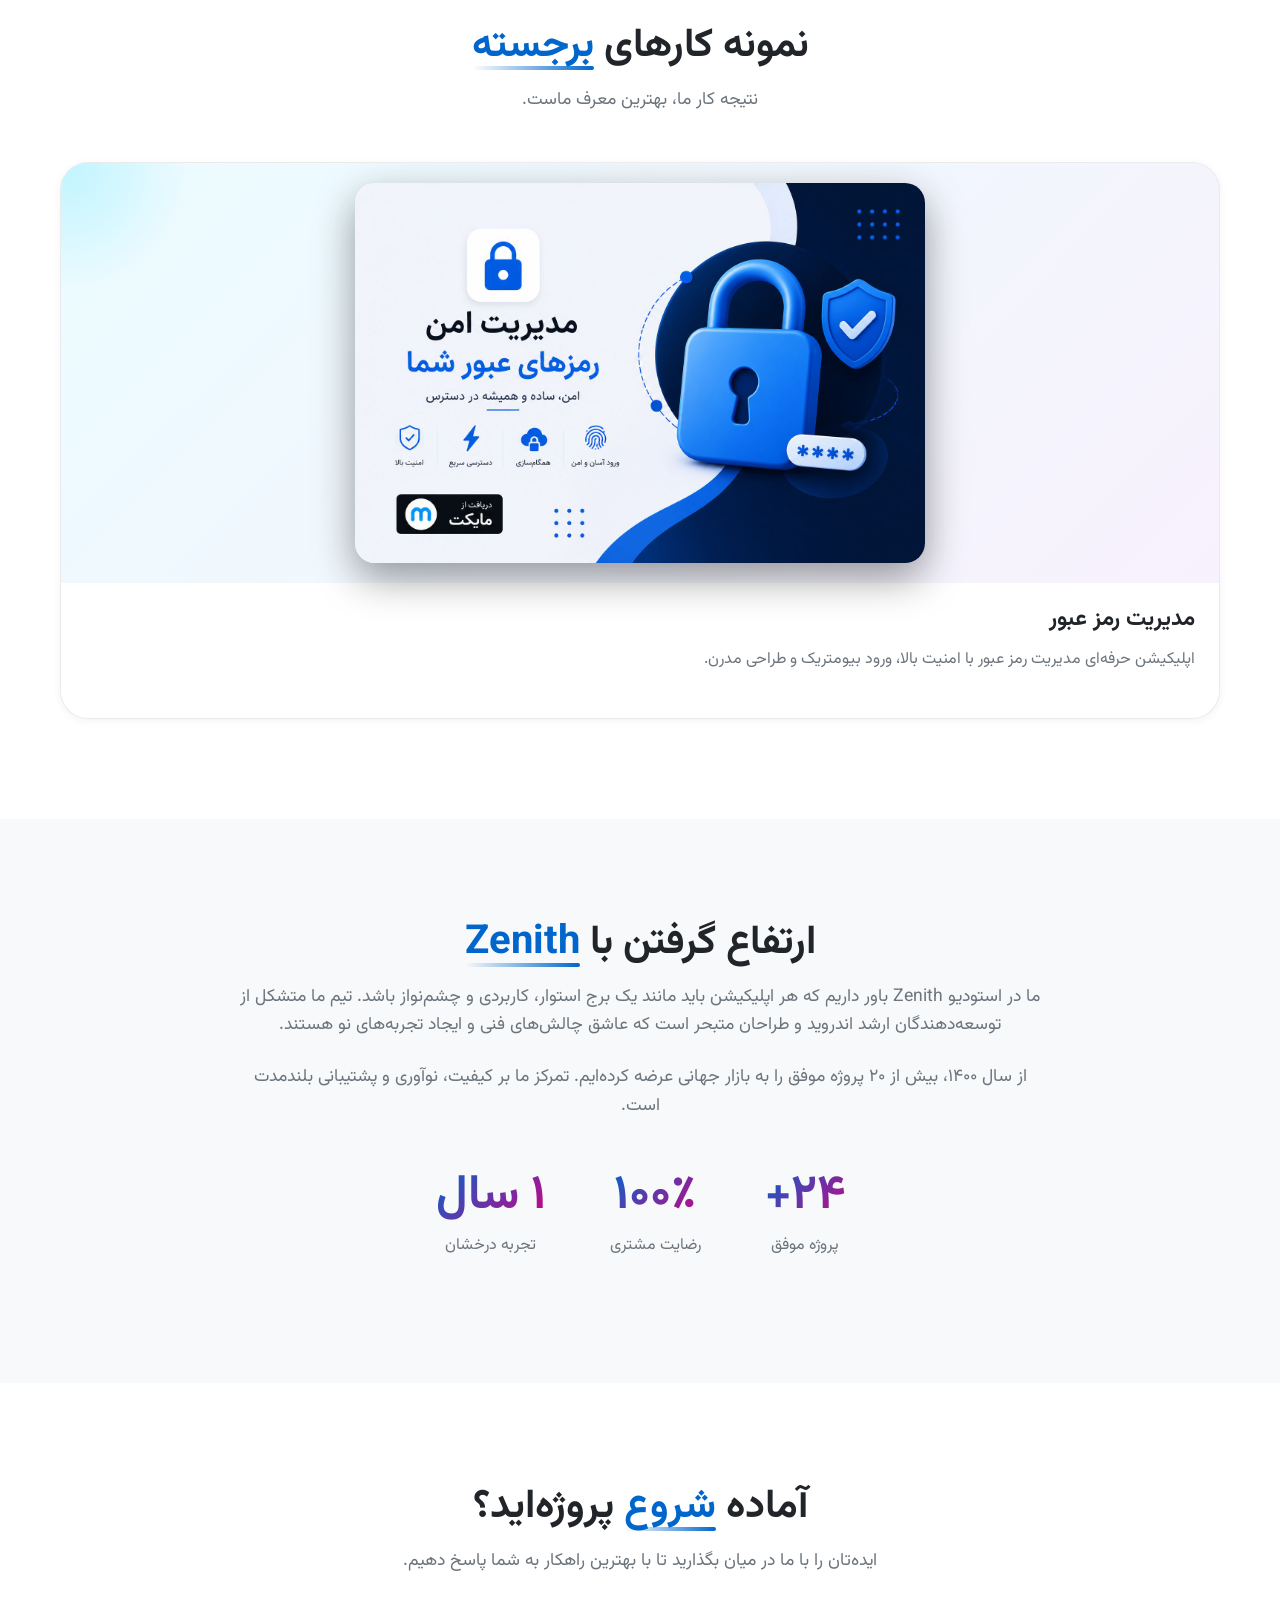
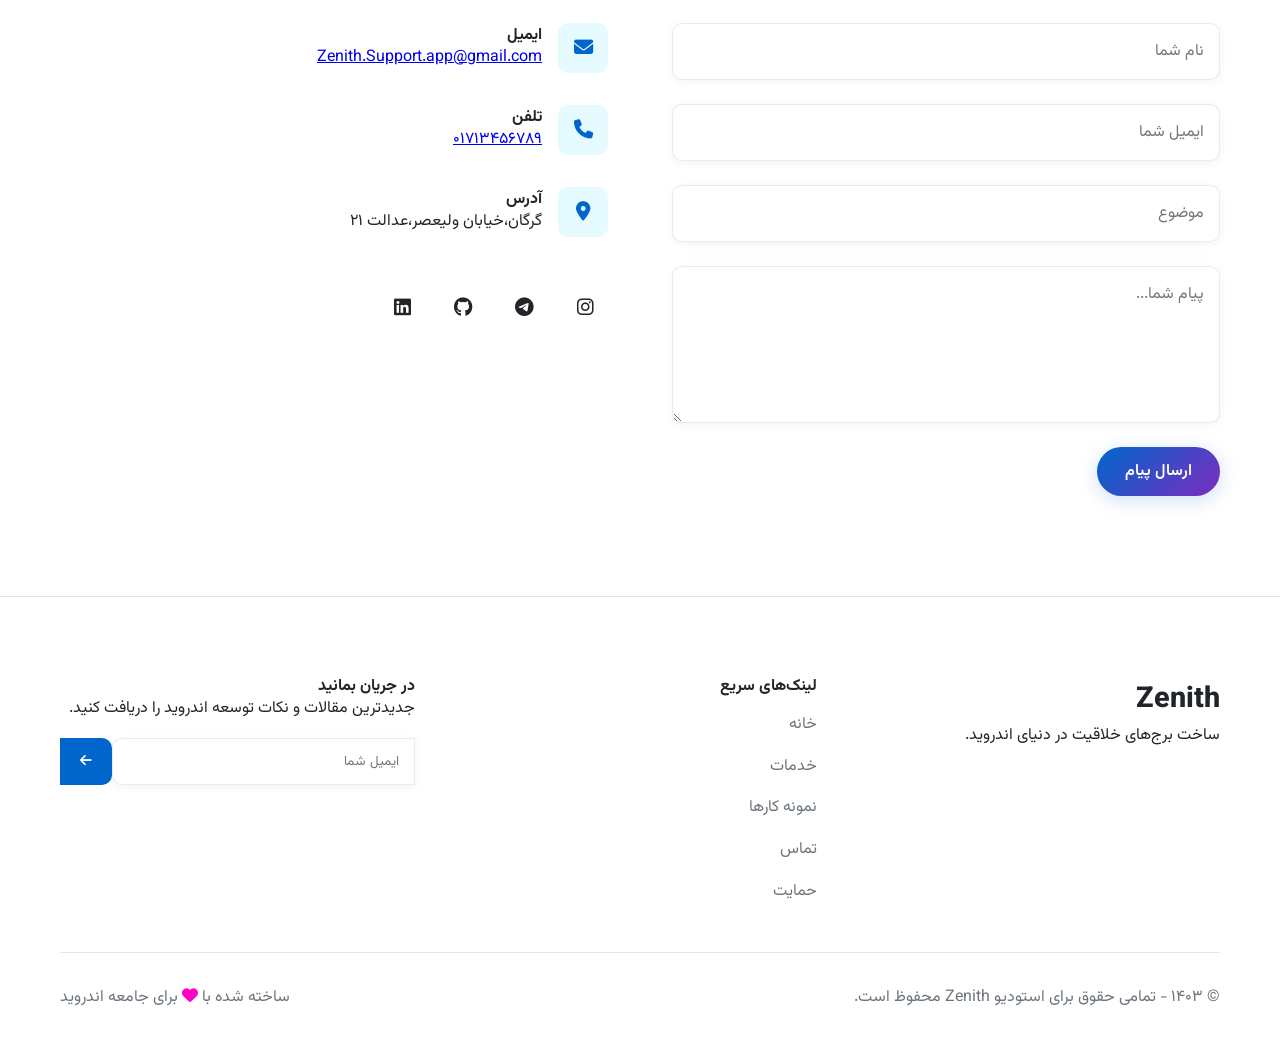
==== commit 6559bb8d: "Update index.html" ====
--- a/index.html
+++ b/index.html
@@ -245,7 +245,7 @@
                 <div class="social-links">
                     <a href="#"><i class="fab fa-instagram"></i></a>
                     <a href="#"><i class="fab fa-telegram"></i></a>
-                    <a href=https://zenith-app-studio.github.io/site><i class="fab fa-github"></i></a>
+                    <a href="https://zenith-app-studio.github.io/site"><i class="fab fa-github"></i></a>
                     <a href="#"><i class="fab fa-linkedin"></i></a>
                 </div>
 
@@ -261,7 +261,6 @@
             <div class="footer-content">
                 <div class="footer-logo">
                     <a href="#" class="logo">
-                        <span class="logo-icon">Z</span>
                         <span class="logo-text">Zenith</span>
                     </a>
                     <p>ساخت برج‌های خلاقیت در دنیای اندروید.</p>
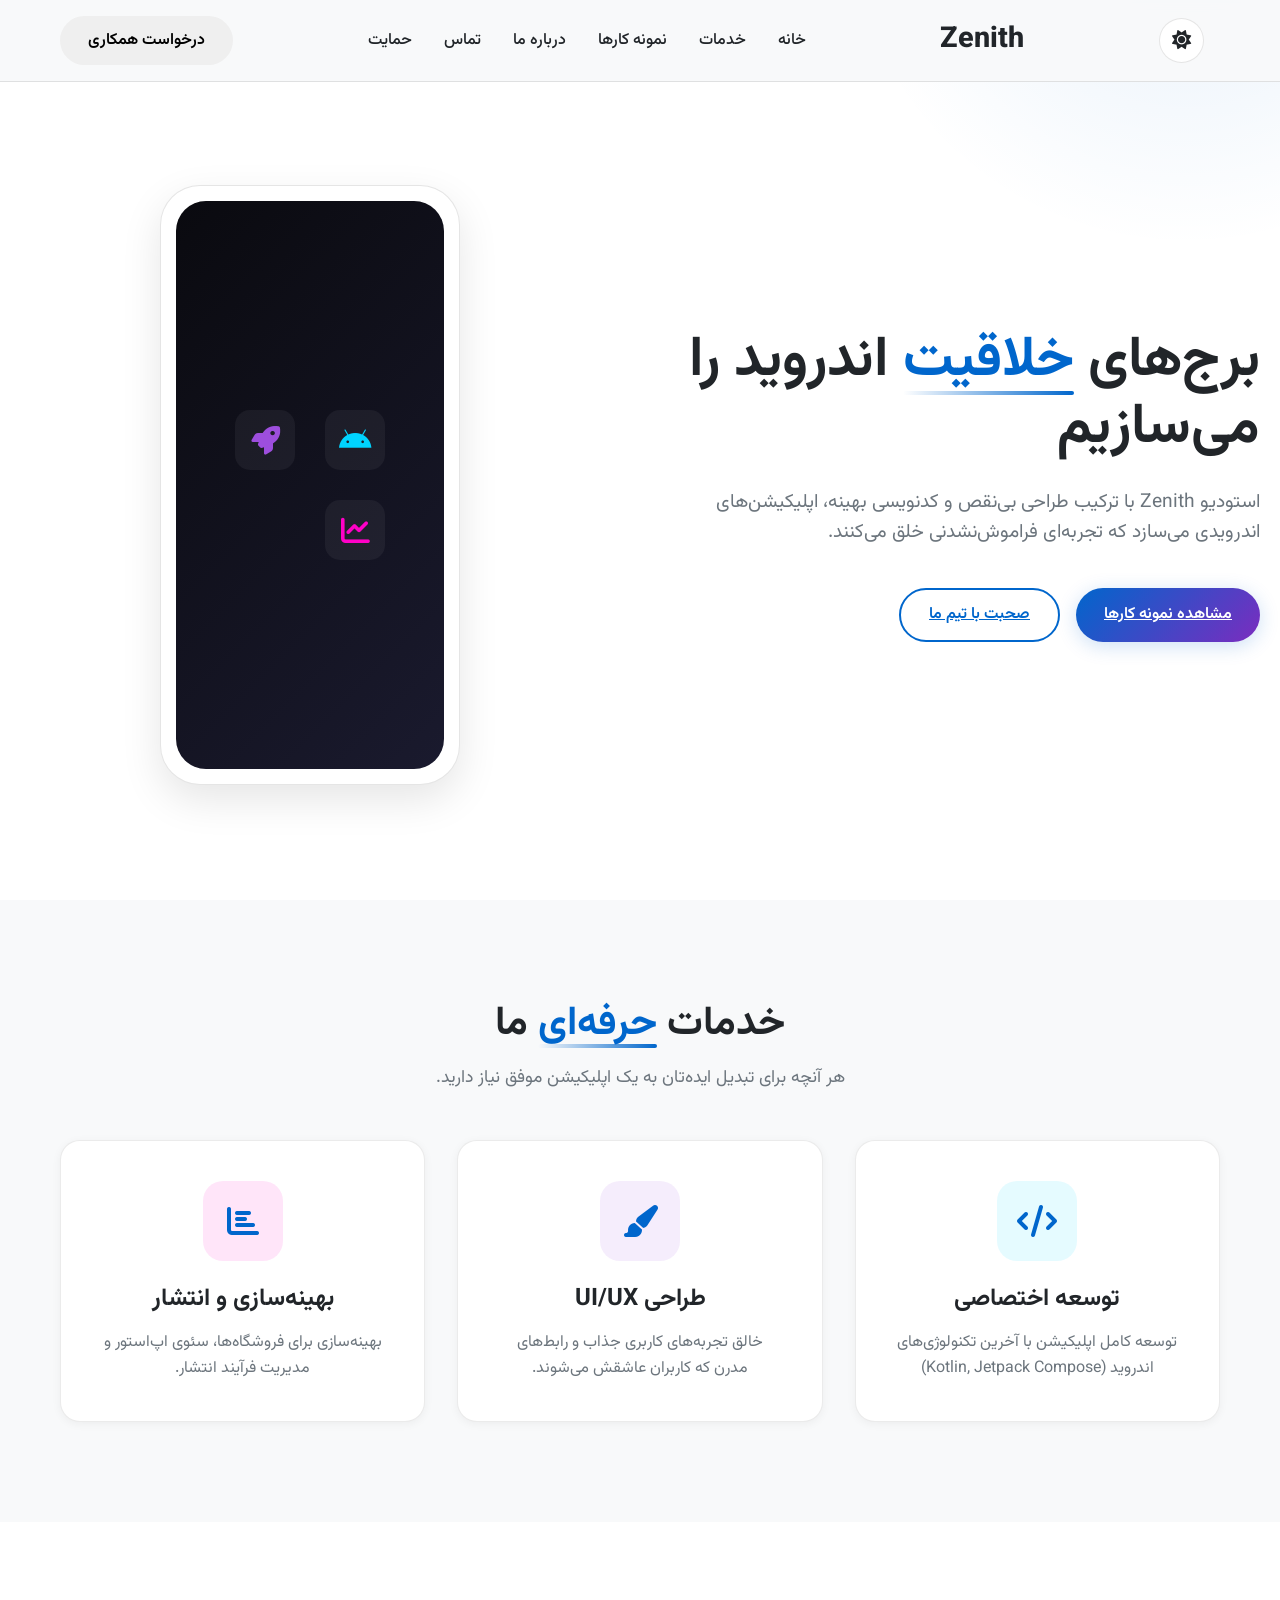
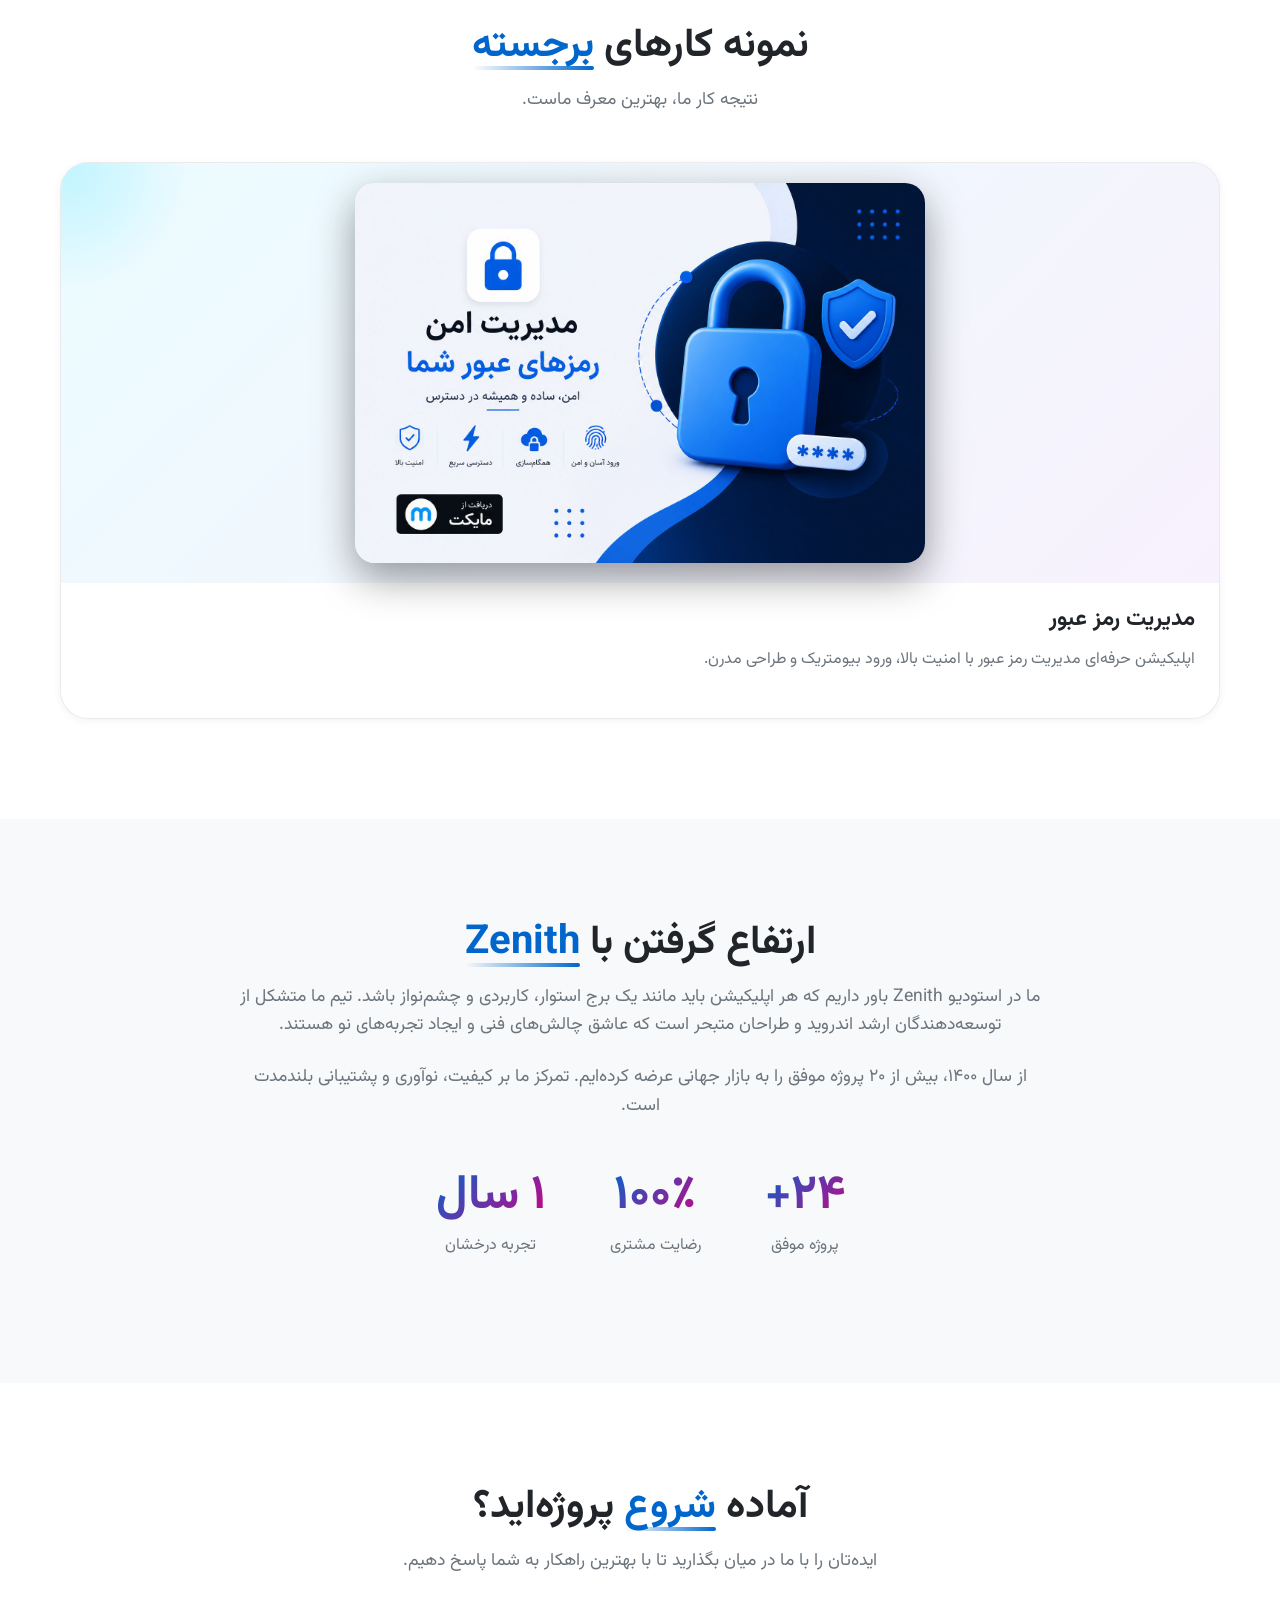
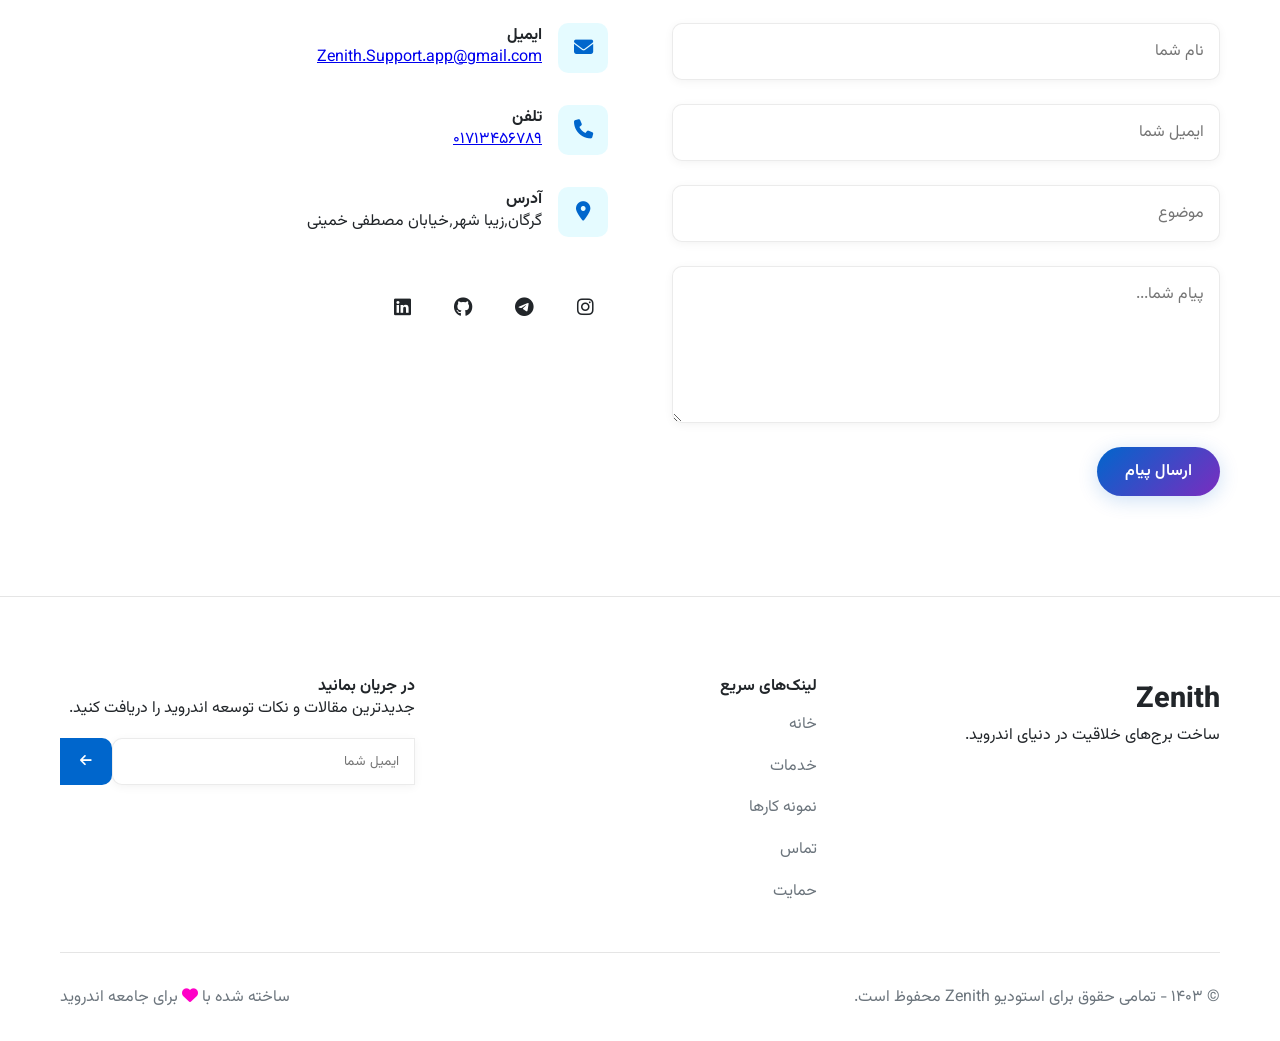
==== commit 454b9d8c: "Update index.html" ====
--- a/index.html
+++ b/index.html
@@ -4,7 +4,6 @@
 <head>
     <meta charset="UTF-8">
     <meta name="viewport" content="width=device-width, initial-scale=1.0">
-    <meta name="google-site-verification" content="-M1kKsQv_R9AEI8SD6l-Y1S7E3sbwTYtWQkgKZqhKz4" />
     <title>Zenith | استودیو توسعه اپلیکیشن اندروید</title>
     <link rel="stylesheet" href="style.css">
     <link rel="stylesheet" href="https://cdnjs.cloudflare.com/ajax/libs/font-awesome/6.4.0/css/all.min.css">
@@ -13,7 +12,6 @@
 </head>
 <body>
     <!-- نوار هدر -->
-    <body>
         <header class="header">
         <nav class="navbar container">
             <!-- در فایل HTML، داخل تگ <nav class="navbar container"> -->
@@ -218,7 +216,7 @@
                     <i class="fas fa-envelope"></i>
                     <div>
                         <h4>ایمیل</h4>
-                        <a href="mailto:Zenith.Support.app@gmail.com">
+                        <a href="mailto:info@zenithstudio.com">
                             Zenith.Support.app@gmail.com
                         </a>
                     </div>
@@ -238,14 +236,14 @@
                     <i class="fas fa-map-marker-alt"></i>
                     <div>
                         <h4>آدرس</h4>
-                        <p>گرگان،خیابان ولیعصر،عدالت ۲۱</p>
+                        <p>گرگان٬زیبا شهر٬خیابان مصطفی خمینی</p>
                     </div>
                 </div>
 
                 <div class="social-links">
                     <a href="#"><i class="fab fa-instagram"></i></a>
                     <a href="#"><i class="fab fa-telegram"></i></a>
-                    <a href="https://zenith-app-studio.github.io/site"><i class="fab fa-github"></i></a>
+                    <a href="https://github.com/Zenith-App-Studio"><i class="fab fa-github"></i></a>
                     <a href="#"><i class="fab fa-linkedin"></i></a>
                 </div>
 
@@ -291,4 +289,4 @@
 
     <script src="script.js"></script>
 </body>
-</html>
+</html>
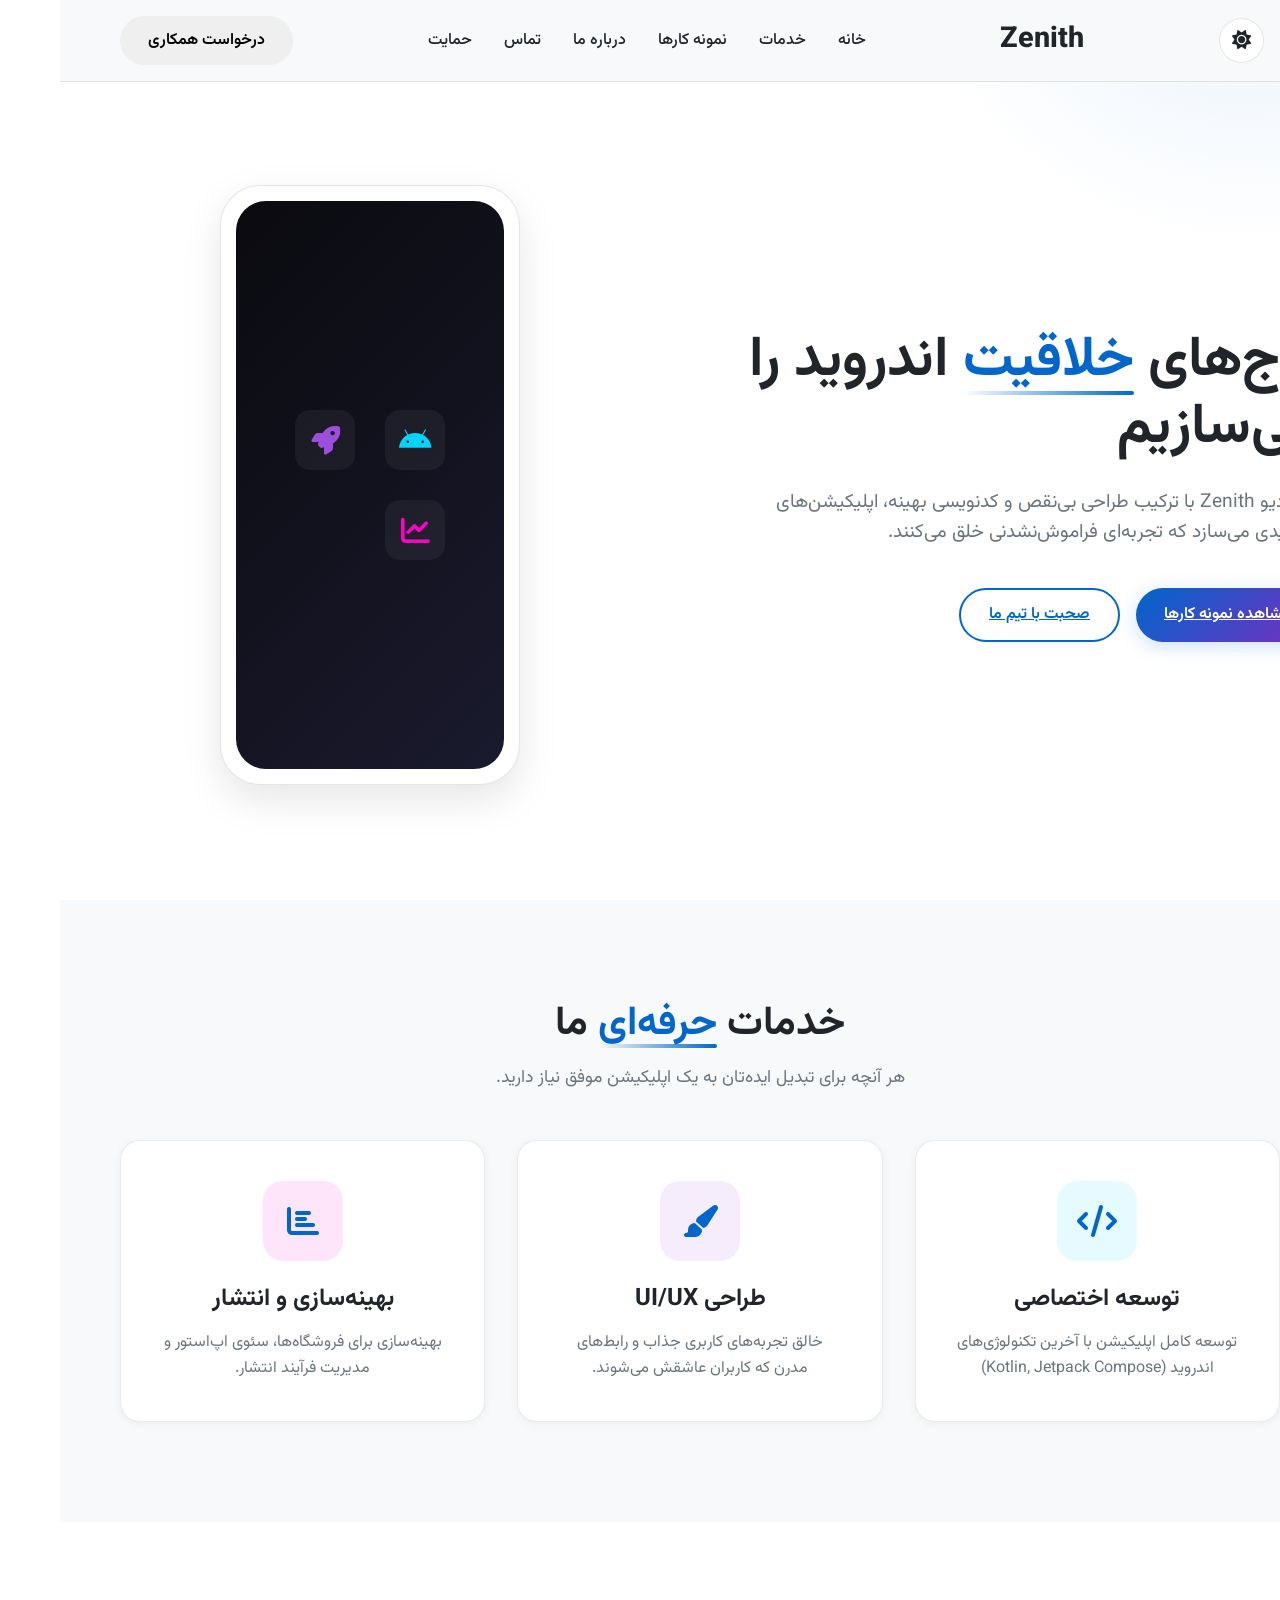
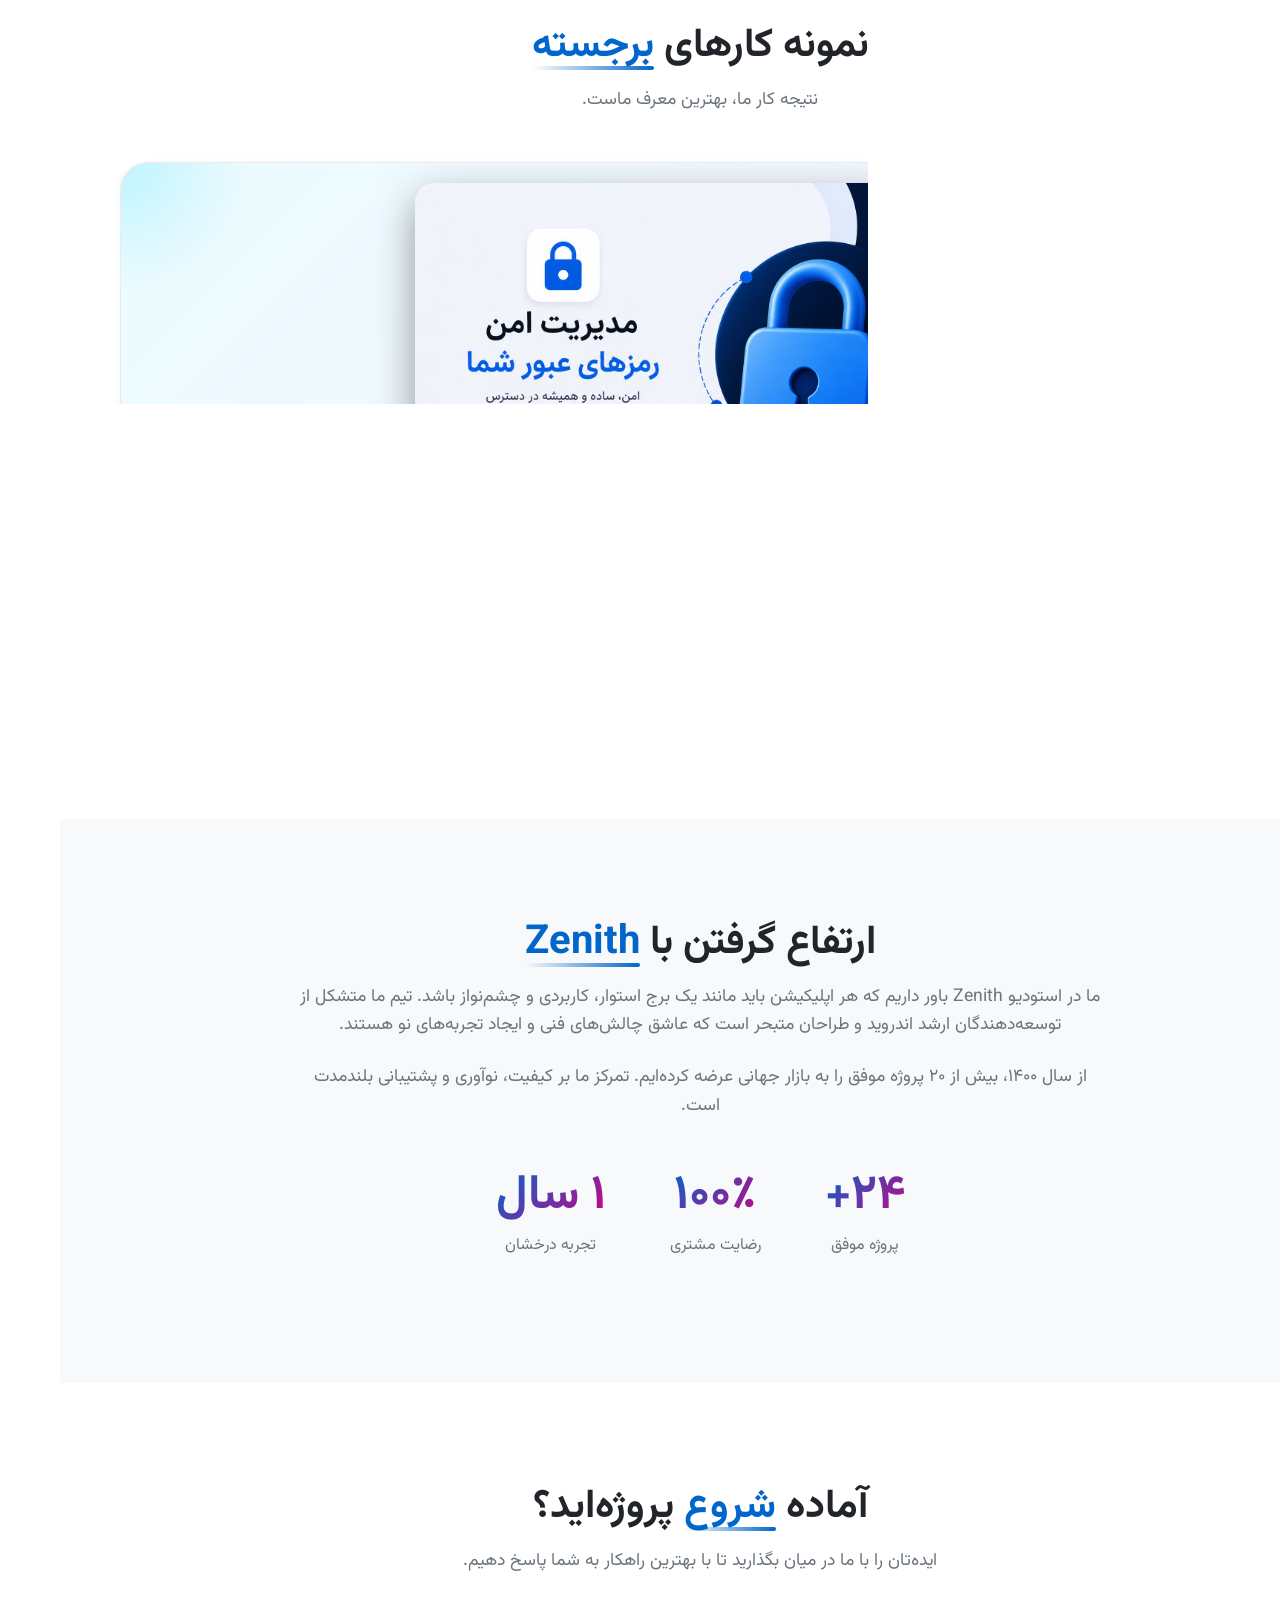
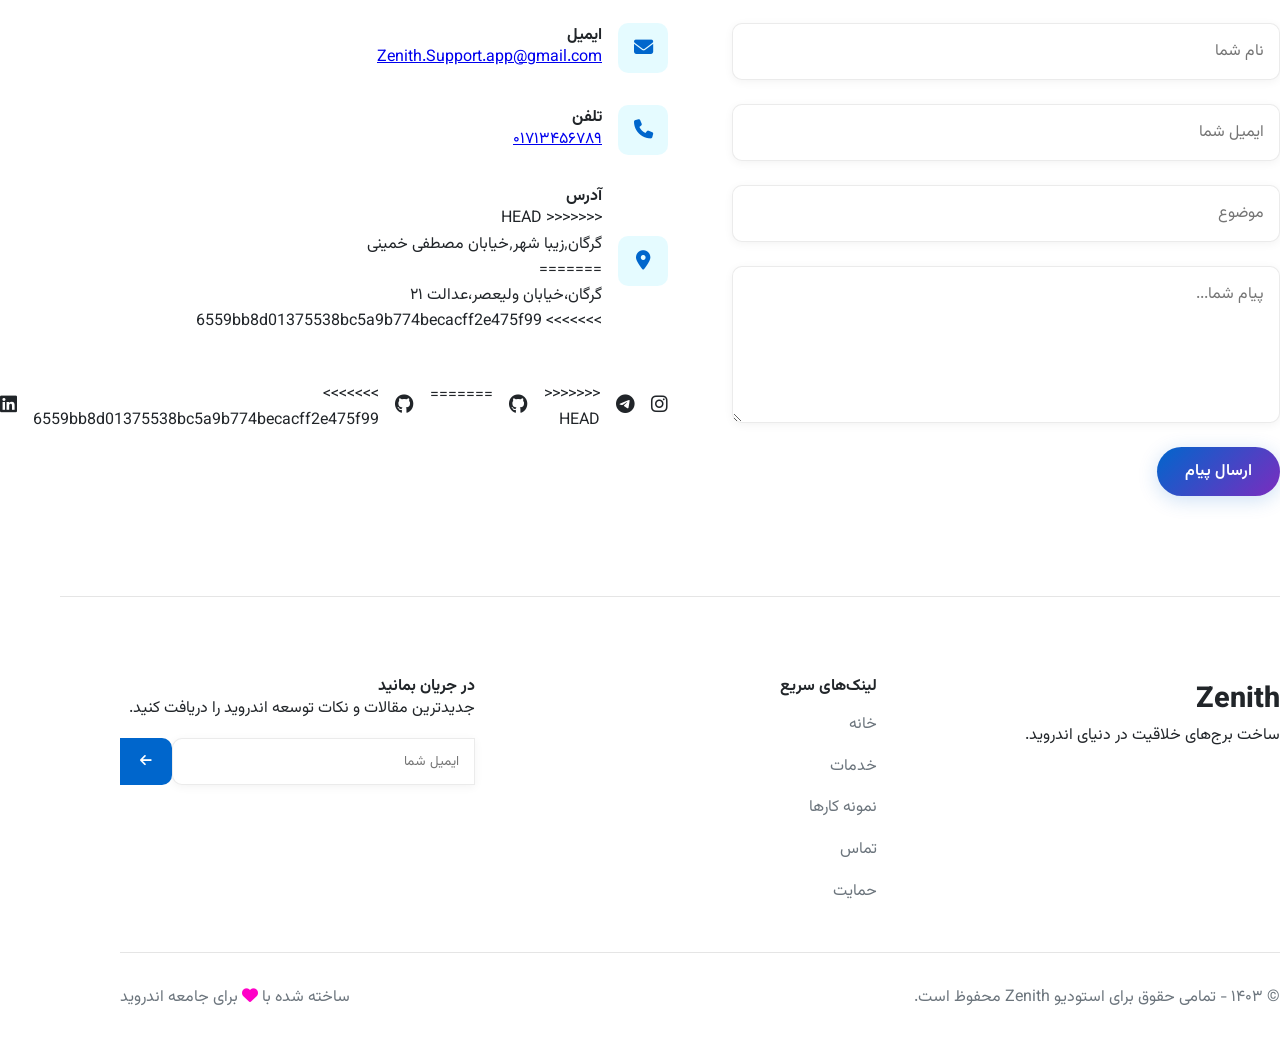
==== commit db1b2770: "۱" ====
--- a/index.html
+++ b/index.html
@@ -4,6 +4,7 @@
 <head>
     <meta charset="UTF-8">
     <meta name="viewport" content="width=device-width, initial-scale=1.0">
+    <meta name="google-site-verification" content="-M1kKsQv_R9AEI8SD6l-Y1S7E3sbwTYtWQkgKZqhKz4" />
     <title>Zenith | استودیو توسعه اپلیکیشن اندروید</title>
     <link rel="stylesheet" href="style.css">
     <link rel="stylesheet" href="https://cdnjs.cloudflare.com/ajax/libs/font-awesome/6.4.0/css/all.min.css">
@@ -12,6 +13,7 @@
 </head>
 <body>
     <!-- نوار هدر -->
+    <body>
         <header class="header">
         <nav class="navbar container">
             <!-- در فایل HTML، داخل تگ <nav class="navbar container"> -->
@@ -216,7 +218,7 @@
                     <i class="fas fa-envelope"></i>
                     <div>
                         <h4>ایمیل</h4>
-                        <a href="mailto:info@zenithstudio.com">
+                        <a href="mailto:Zenith.Support.app@gmail.com">
                             Zenith.Support.app@gmail.com
                         </a>
                     </div>
@@ -236,14 +238,22 @@
                     <i class="fas fa-map-marker-alt"></i>
                     <div>
                         <h4>آدرس</h4>
+<<<<<<< HEAD
                         <p>گرگان٬زیبا شهر٬خیابان مصطفی خمینی</p>
+=======
+                        <p>گرگان،خیابان ولیعصر،عدالت ۲۱</p>
+>>>>>>> 6559bb8d01375538bc5a9b774becacff2e475f99
                     </div>
                 </div>
 
                 <div class="social-links">
                     <a href="#"><i class="fab fa-instagram"></i></a>
                     <a href="#"><i class="fab fa-telegram"></i></a>
+<<<<<<< HEAD
                     <a href="https://github.com/Zenith-App-Studio"><i class="fab fa-github"></i></a>
+=======
+                    <a href="https://zenith-app-studio.github.io/site"><i class="fab fa-github"></i></a>
+>>>>>>> 6559bb8d01375538bc5a9b774becacff2e475f99
                     <a href="#"><i class="fab fa-linkedin"></i></a>
                 </div>
 
@@ -289,4 +299,4 @@
 
     <script src="script.js"></script>
 </body>
-</html>+</html>
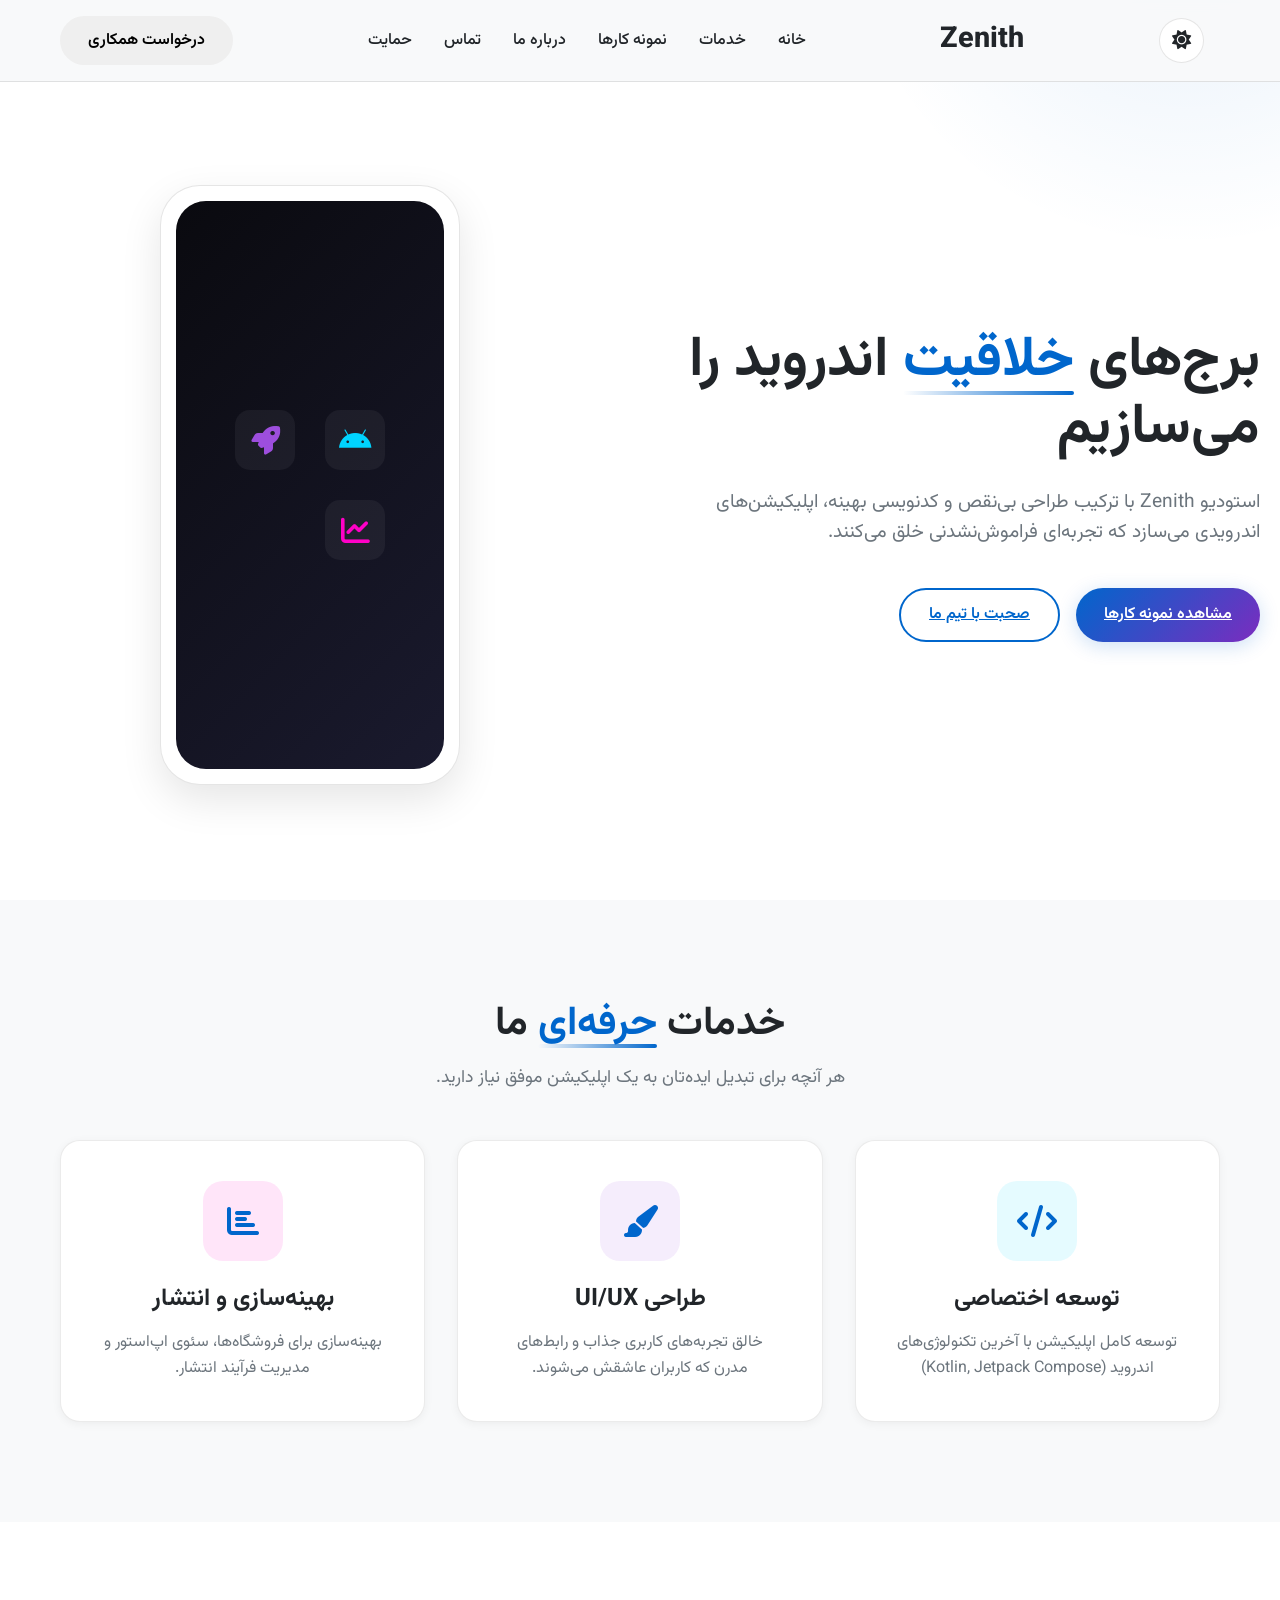
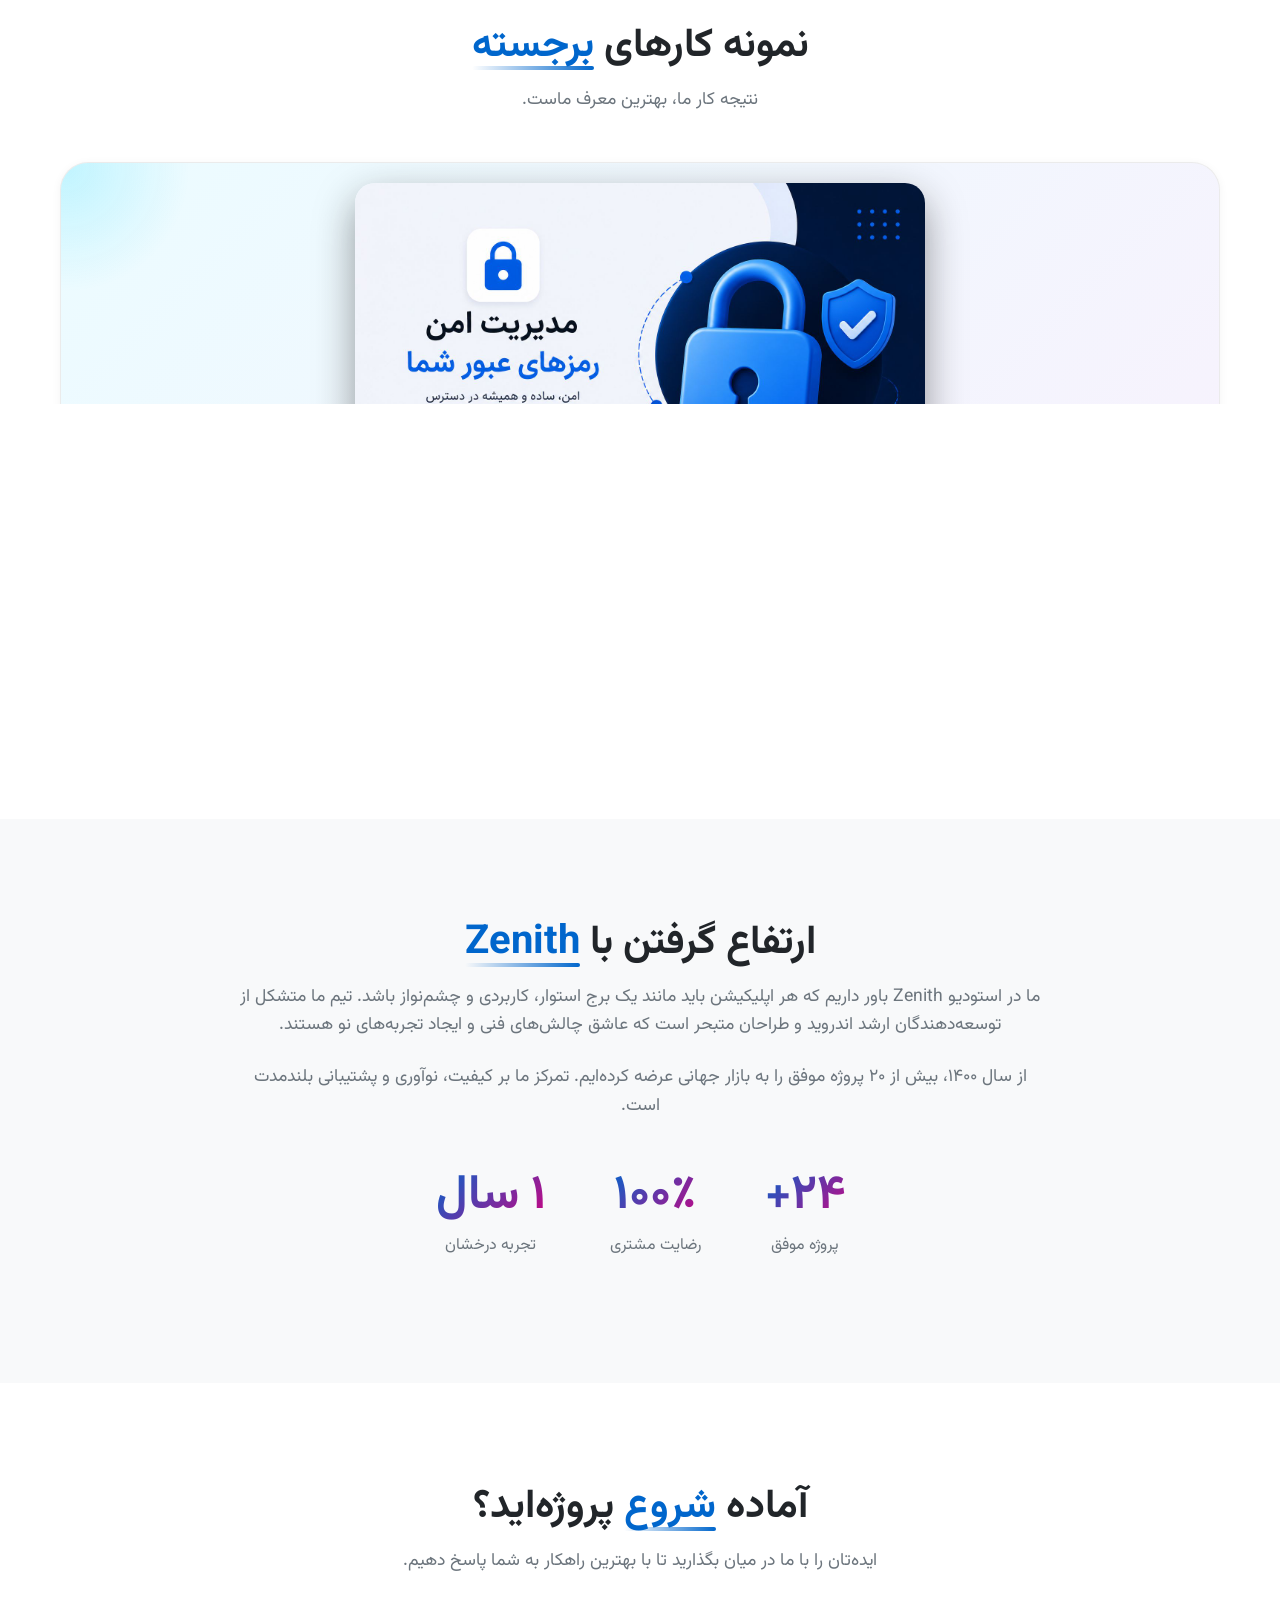
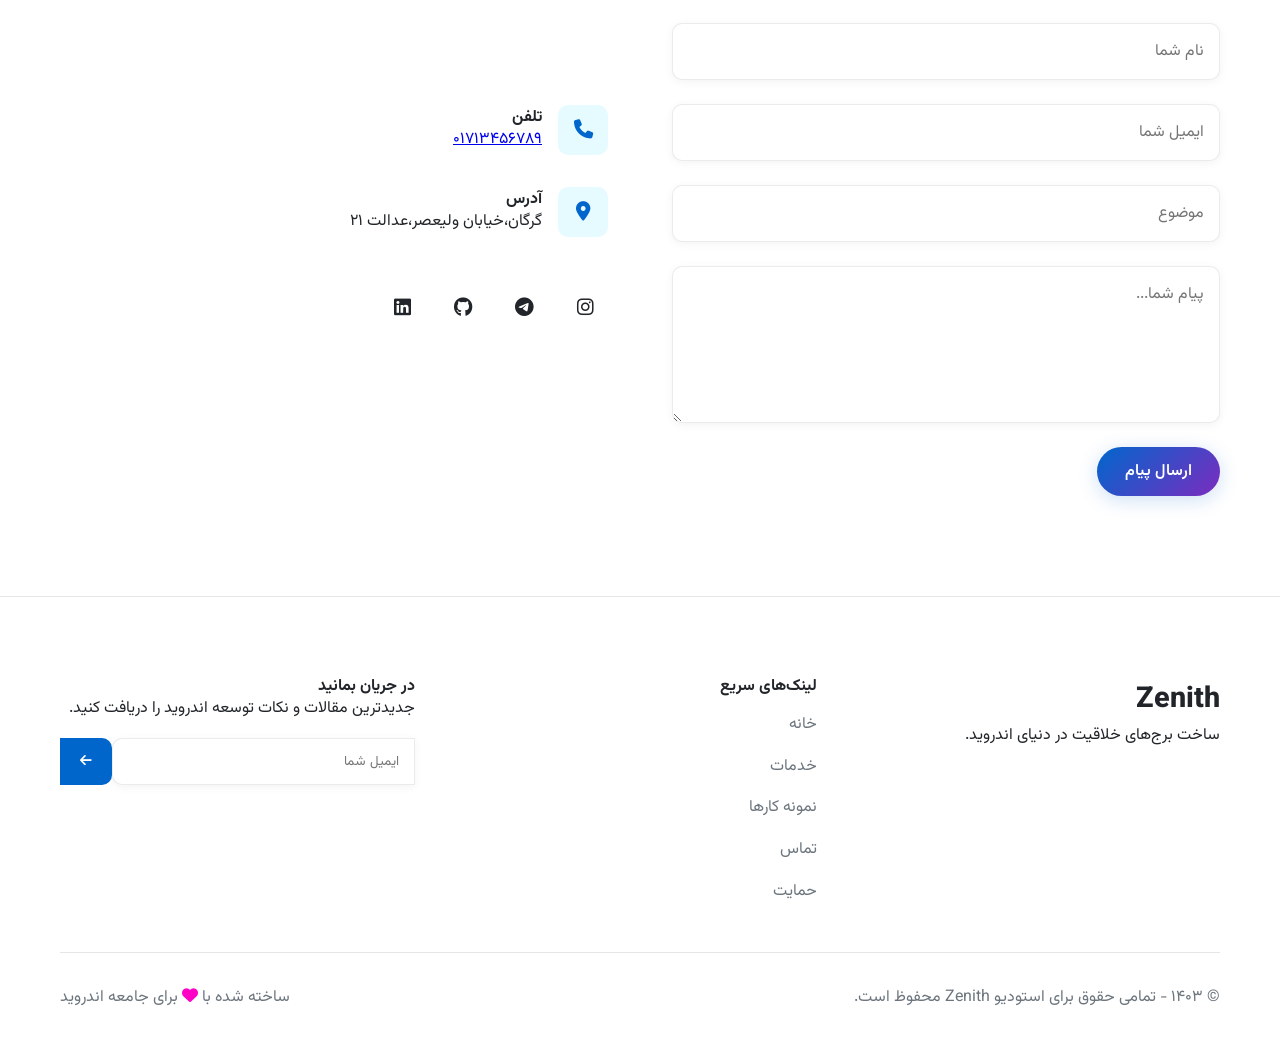
==== commit 8058fdf0: "۱" ====
--- a/index.html
+++ b/index.html
@@ -238,22 +238,15 @@
                     <i class="fas fa-map-marker-alt"></i>
                     <div>
                         <h4>آدرس</h4>
-<<<<<<< HEAD
-                        <p>گرگان٬زیبا شهر٬خیابان مصطفی خمینی</p>
-=======
                         <p>گرگان،خیابان ولیعصر،عدالت ۲۱</p>
->>>>>>> 6559bb8d01375538bc5a9b774becacff2e475f99
+
                     </div>
                 </div>
 
                 <div class="social-links">
                     <a href="#"><i class="fab fa-instagram"></i></a>
                     <a href="#"><i class="fab fa-telegram"></i></a>
-<<<<<<< HEAD
-                    <a href="https://github.com/Zenith-App-Studio"><i class="fab fa-github"></i></a>
-=======
                     <a href="https://zenith-app-studio.github.io/site"><i class="fab fa-github"></i></a>
->>>>>>> 6559bb8d01375538bc5a9b774becacff2e475f99
                     <a href="#"><i class="fab fa-linkedin"></i></a>
                 </div>
 
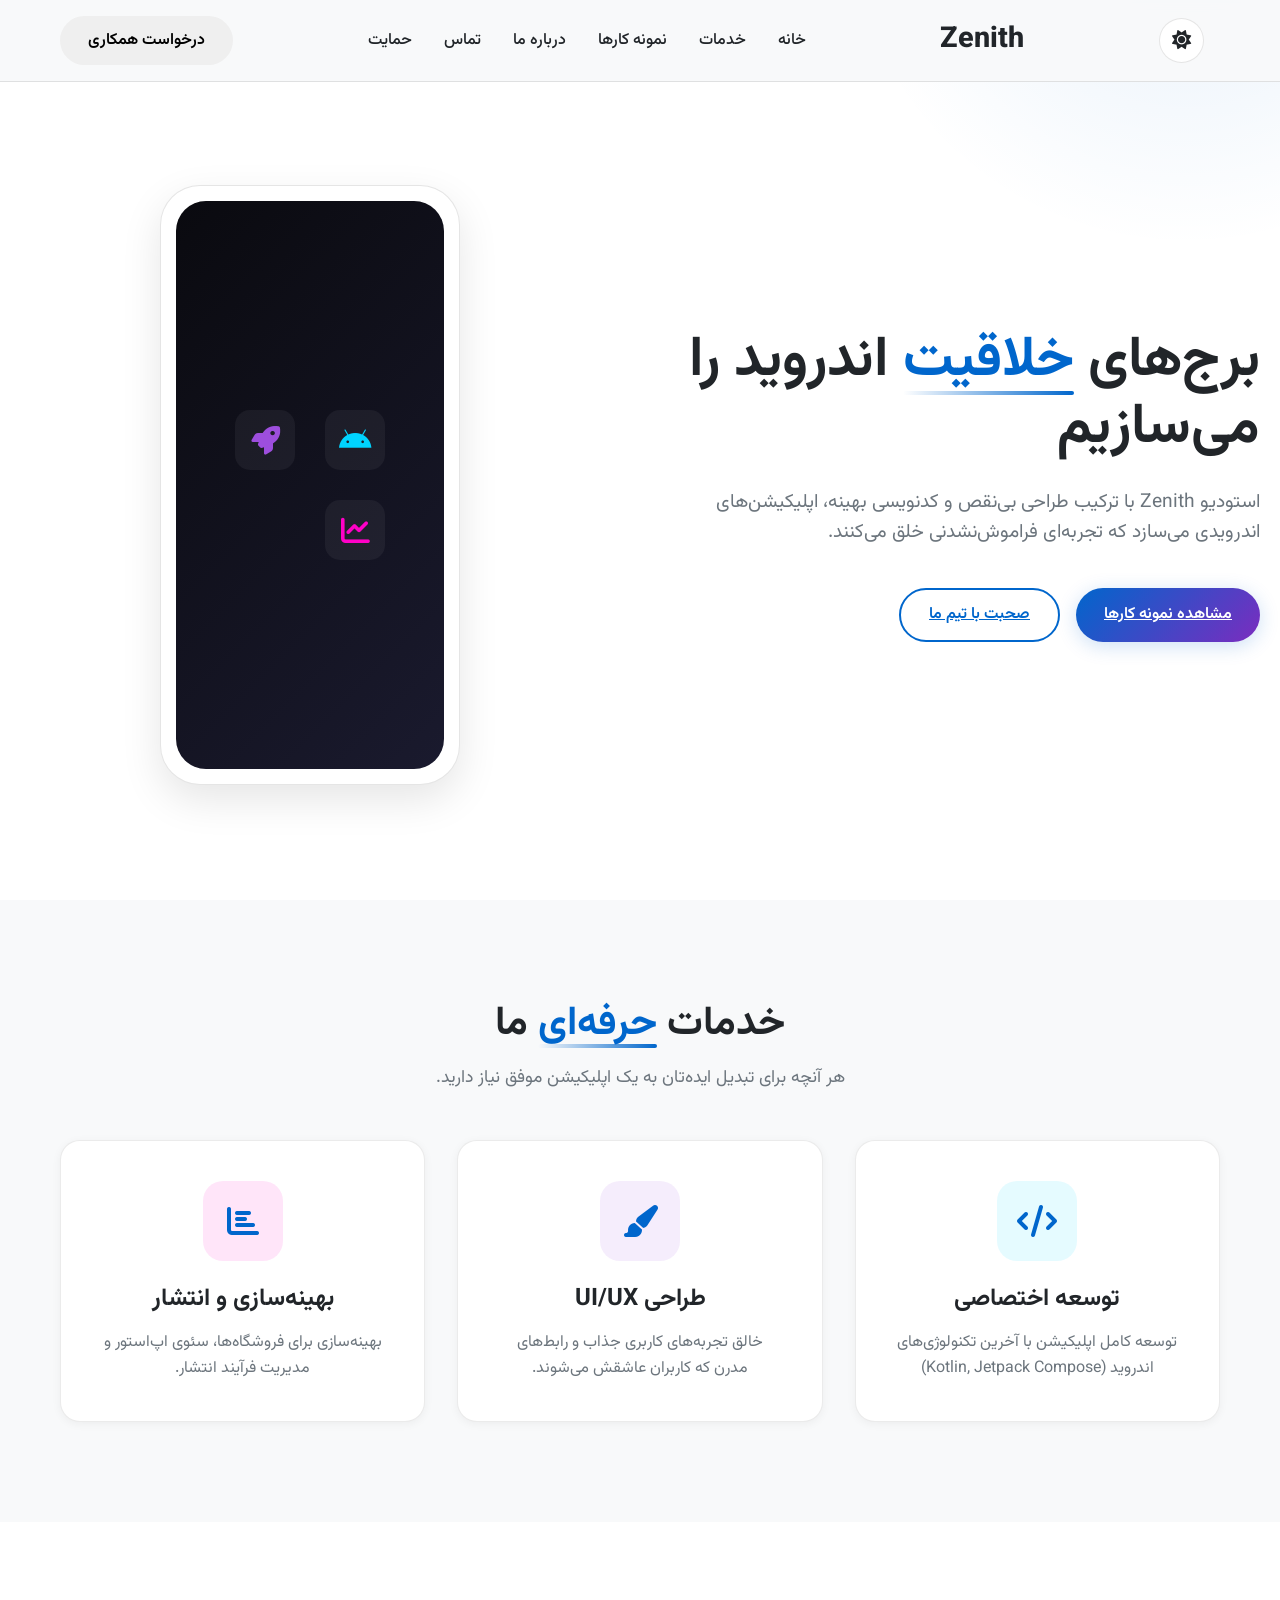
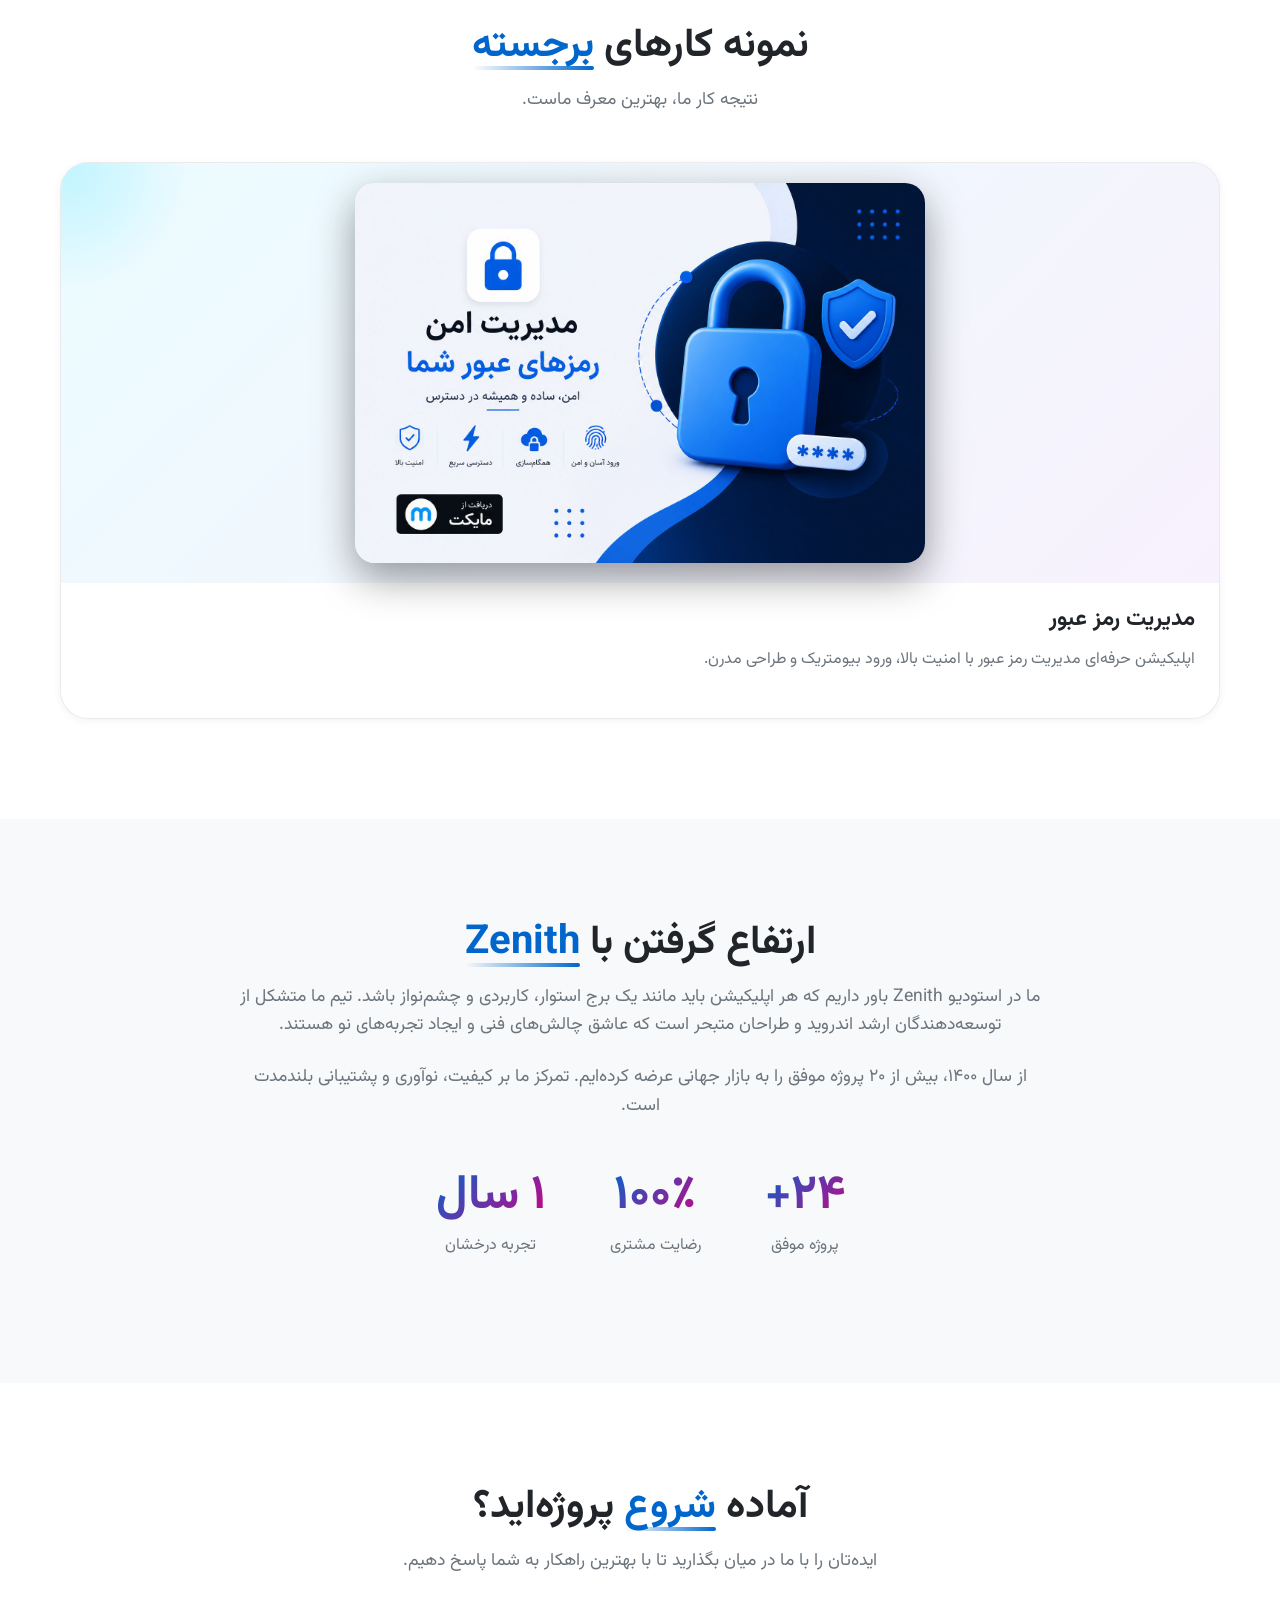
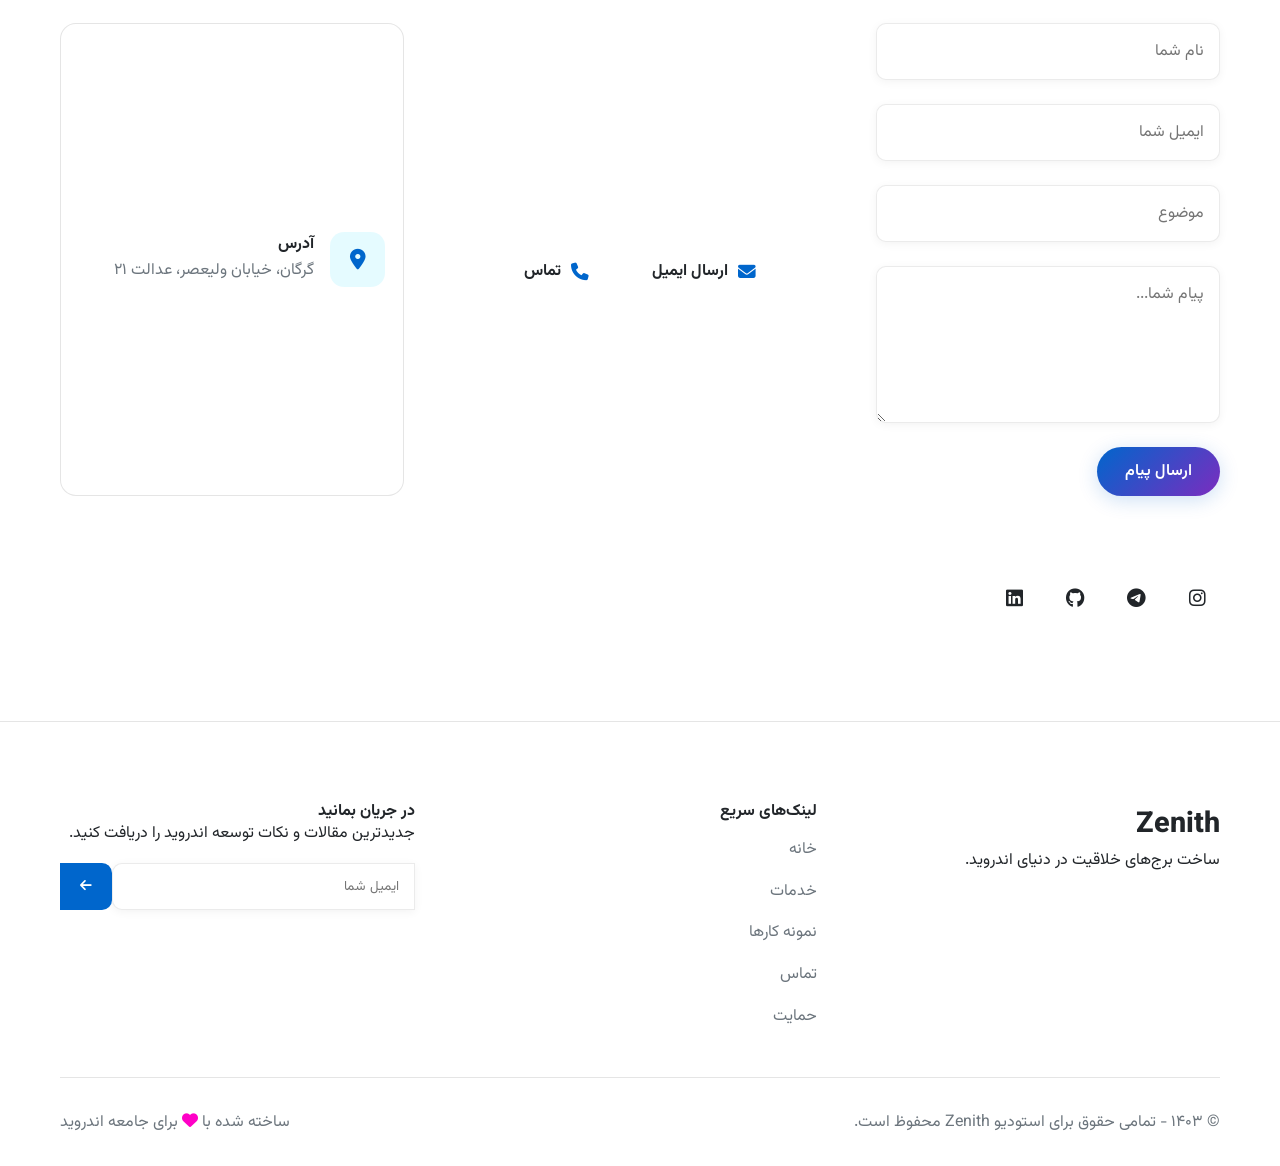
==== commit a9690cc6: "ا" ====
--- a/index.html
+++ b/index.html
@@ -212,36 +212,34 @@
 
             </form>
 
-            <div class="contact-info">
-
-                <div class="info-item">
-                    <i class="fas fa-envelope"></i>
-                    <div>
-                        <h4>ایمیل</h4>
-                        <a href="mailto:Zenith.Support.app@gmail.com">
-                            Zenith.Support.app@gmail.com
-                        </a>
-                    </div>
-                </div>
-
-                <div class="info-item">
-                    <i class="fas fa-phone"></i>
-                    <div>
-                        <h4>تلفن</h4>
-                        <a href="tel:۰۱۷۱۳۴۵۶۷۸۹">
-                            ۰۱۷۱۳۴۵۶۷۸۹
-                        </a>
-                    </div>
-                </div>
-
-                <div class="info-item">
-                    <i class="fas fa-map-marker-alt"></i>
-                    <div>
-                        <h4>آدرس</h4>
-                        <p>گرگان،خیابان ولیعصر،عدالت ۲۱</p>
-
-                    </div>
-                </div>
+           <div class="contact-links">
+
+    <a href="mailto:Zenith.Support.app@gmail.com"
+       class="contact-btn">
+        <i class="fas fa-envelope"></i>
+        <h4>ارسال ایمیل</h4>
+    </a>
+
+    <a href="tel:+989123456789"
+       class="contact-btn">
+        <i class="fas fa-phone"></i>
+        <h4>تماس</h4>
+    </a>
+
+</div>
+                <div class="info-item address-item">
+    <i class="fas fa-map-marker-alt"></i>
+
+    <div>
+        <h4>آدرس</h4>
+
+        <a
+           href="https://maps.google.com/?q=گرگان خیابان ولیعصر عدالت 21"
+           target="_blank">
+            گرگان، خیابان ولیعصر، عدالت ۲۱
+        </a>
+    </div>
+</div>
 
                 <div class="social-links">
                     <a href="#"><i class="fab fa-instagram"></i></a>
--- a/style.css
+++ b/style.css
@@ -843,26 +843,49 @@
 }
 
 
-.theme-toggle {
-    background: var(--card-bg);
-    border: 1px solid var(--border);
-    color: var(--text);
-    width: 45px;
-    height: 45px;
-    border-radius: 50%;
-    display: flex;
-    align-items: center;
-    justify-content: center;
-    cursor: pointer;
-    transition: var(--transition);
-    margin-right: 1rem;
-    font-size: 1.2rem;
-}
-
-.theme-toggle:hover {
-    background: var(--primary);
-    color: white;
-    transform: rotate(30deg);
+.theme-toggle{
+    background:var(--card-bg);
+    border:1px solid var(--border);
+    color:var(--text);
+
+    width:45px;
+    height:45px;
+
+    border-radius:50%;
+
+    display:flex;
+    align-items:center;
+    justify-content:center;
+
+    cursor:pointer;
+
+    transition:
+        background .3s ease,
+        color .3s ease,
+        box-shadow .3s ease;
+
+    margin-right:1rem;
+
+    font-size:1.2rem;
+}
+
+.theme-toggle:hover{
+    background:var(--primary);
+    color:white;
+
+    box-shadow:0 0 20px rgba(0,212,255,.35);
+}
+.theme-toggle.rotate{
+    animation:themeSpin .5s ease;
+}
+
+@keyframes themeSpin{
+    from{
+        transform:rotate(0deg);
+    }
+    to{
+        transform:rotate(180deg);
+    }
 }
 
 /* تغییر آیکون بر اساس تم */
@@ -1147,4 +1170,141 @@
 
 .portfolio-card:hover .portfolio-overlay{
     opacity:1;
+}
+.contact-links {
+    display: flex;
+    gap: 15px;
+    flex-wrap: wrap;
+    justify-content: center;
+    margin-top: 25px;
+}
+
+.contact-btn {
+    display: inline-flex;
+    align-items: center;
+    gap: 10px;
+
+    padding: 14px 24px;
+
+    background: rgba(255,255,255,0.05);
+    border: 1px solid rgba(255,255,255,0.12);
+
+    border-radius: 14px;
+
+    color: #fff;
+    text-decoration: none;
+
+    backdrop-filter: blur(12px);
+
+    transition: all .3s ease;
+}
+
+.contact-btn:hover {
+    transform: translateY(-4px);
+    border-color: #00d4ff;
+    box-shadow:
+        0 0 20px rgba(0,212,255,.25),
+        0 10px 30px rgba(0,0,0,.25);
+}
+
+.contact-btn{
+    position:relative;
+    display:inline-flex;
+    align-items:center;
+    gap:10px;
+
+    padding:14px 24px;
+
+    color:var(--text);
+    text-decoration:none;
+    font-weight:600;
+
+    background:transparent;
+    border:none;
+
+    transition:var(--transition);
+}
+
+.contact-btn i{
+    color:var(--primary);
+    font-size:1.1rem;
+}
+
+.contact-btn::after{
+    content:'';
+
+    position:absolute;
+    bottom:-6px;
+    right:0;
+
+    width:0;
+    height:2px;
+
+    background:var(--primary);
+
+    transition:.3s;
+}
+
+.contact-btn:hover{
+    color:var(--primary);
+}
+
+.contact-btn:hover::after{
+    width:100%;
+}
+.address-item{
+    background: var(--card-bg);
+
+    border: 1px solid var(--border);
+
+    border-radius: 16px;
+
+    padding: 18px;
+
+    transition: var(--transition);
+}
+
+.address-item:hover{
+    transform: translateY(-4px);
+
+    border-color: var(--primary);
+
+    box-shadow:
+        0 10px 30px rgba(0,212,255,.15);
+}
+
+.address-item i{
+    width: 55px;
+    height: 55px;
+
+    border-radius: 14px;
+
+    background: rgba(0,212,255,.1);
+
+    color: var(--primary);
+
+    display: flex;
+    align-items: center;
+    justify-content: center;
+
+    font-size: 1.3rem;
+}
+
+.address-item h4{
+    margin-bottom: 4px;
+    color: var(--text);
+}
+
+.address-item p{
+    color: var(--text-secondary);
+    line-height: 1.8;
+}
+.address-item a{
+    color: var(--text-secondary);
+    text-decoration: none;
+    transition: .3s;
+}
+
+.address-item a:hover{
+    color: var(--primary);
 }
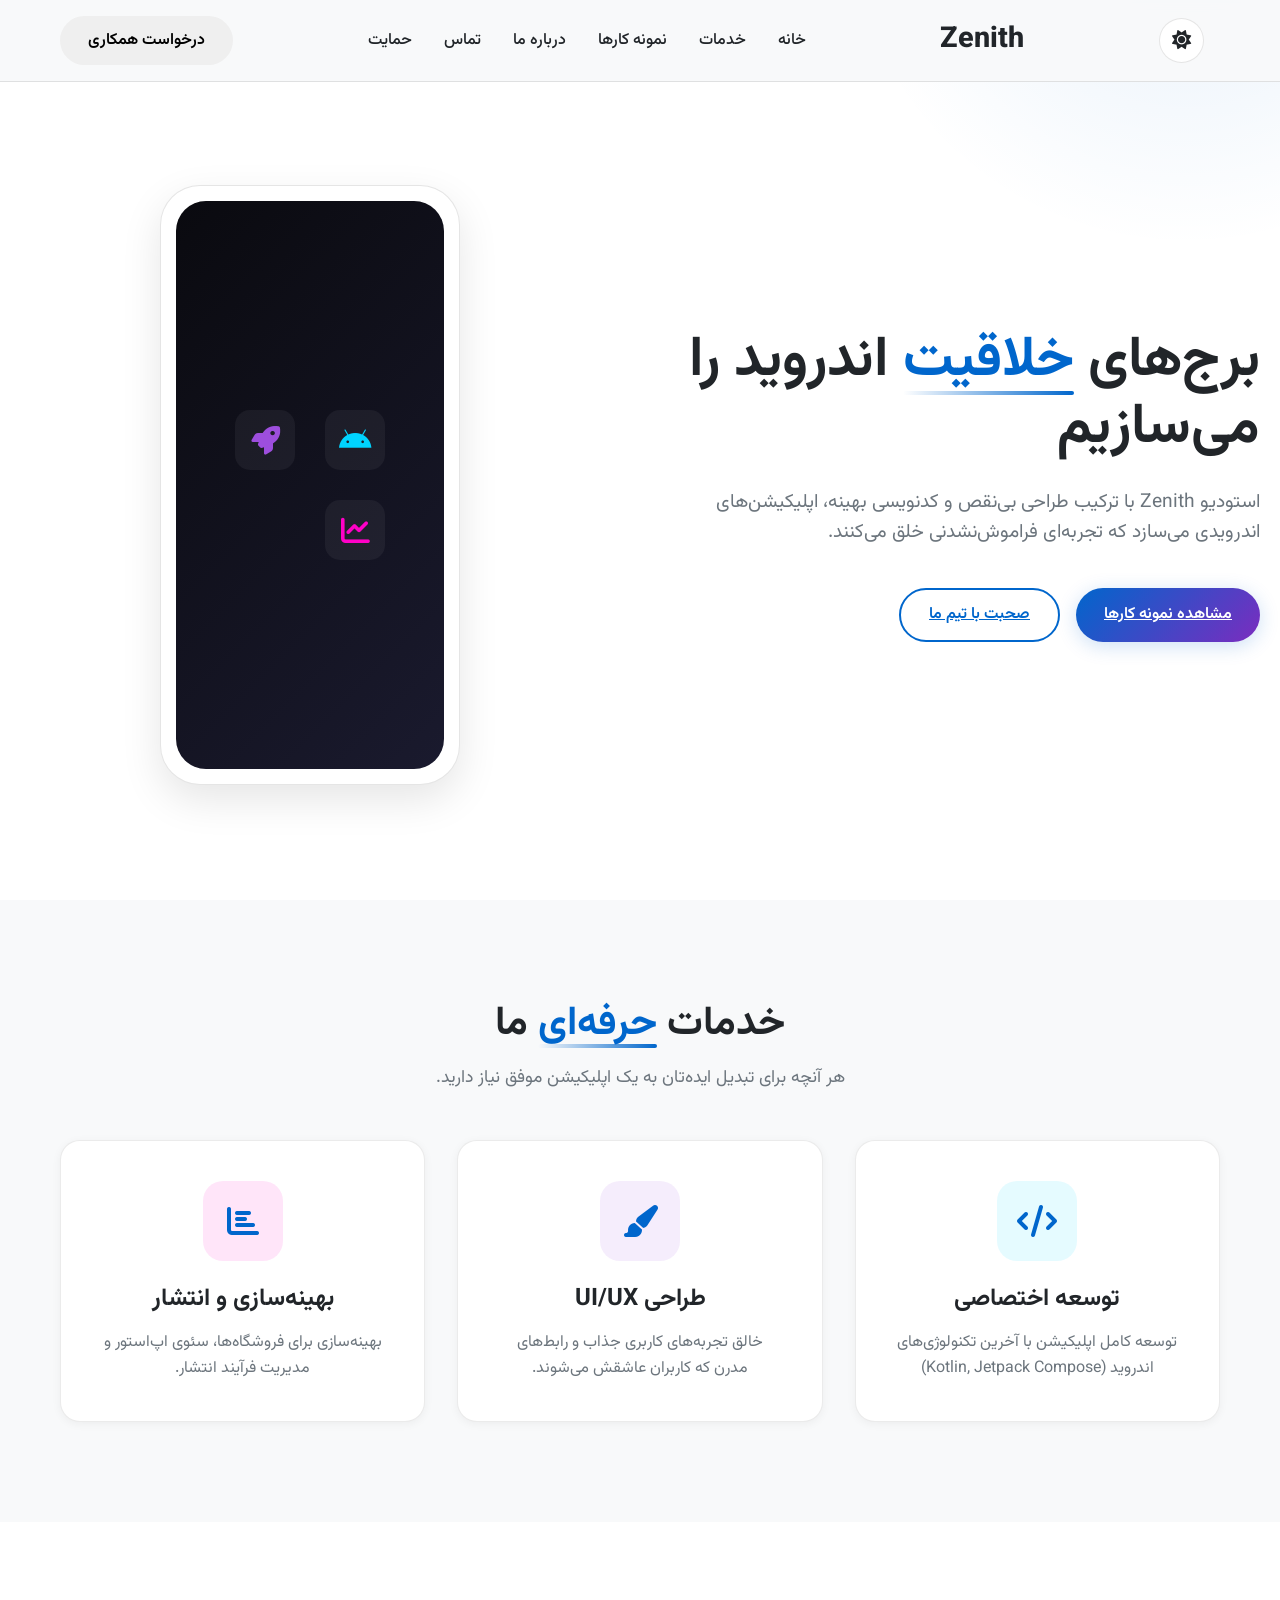
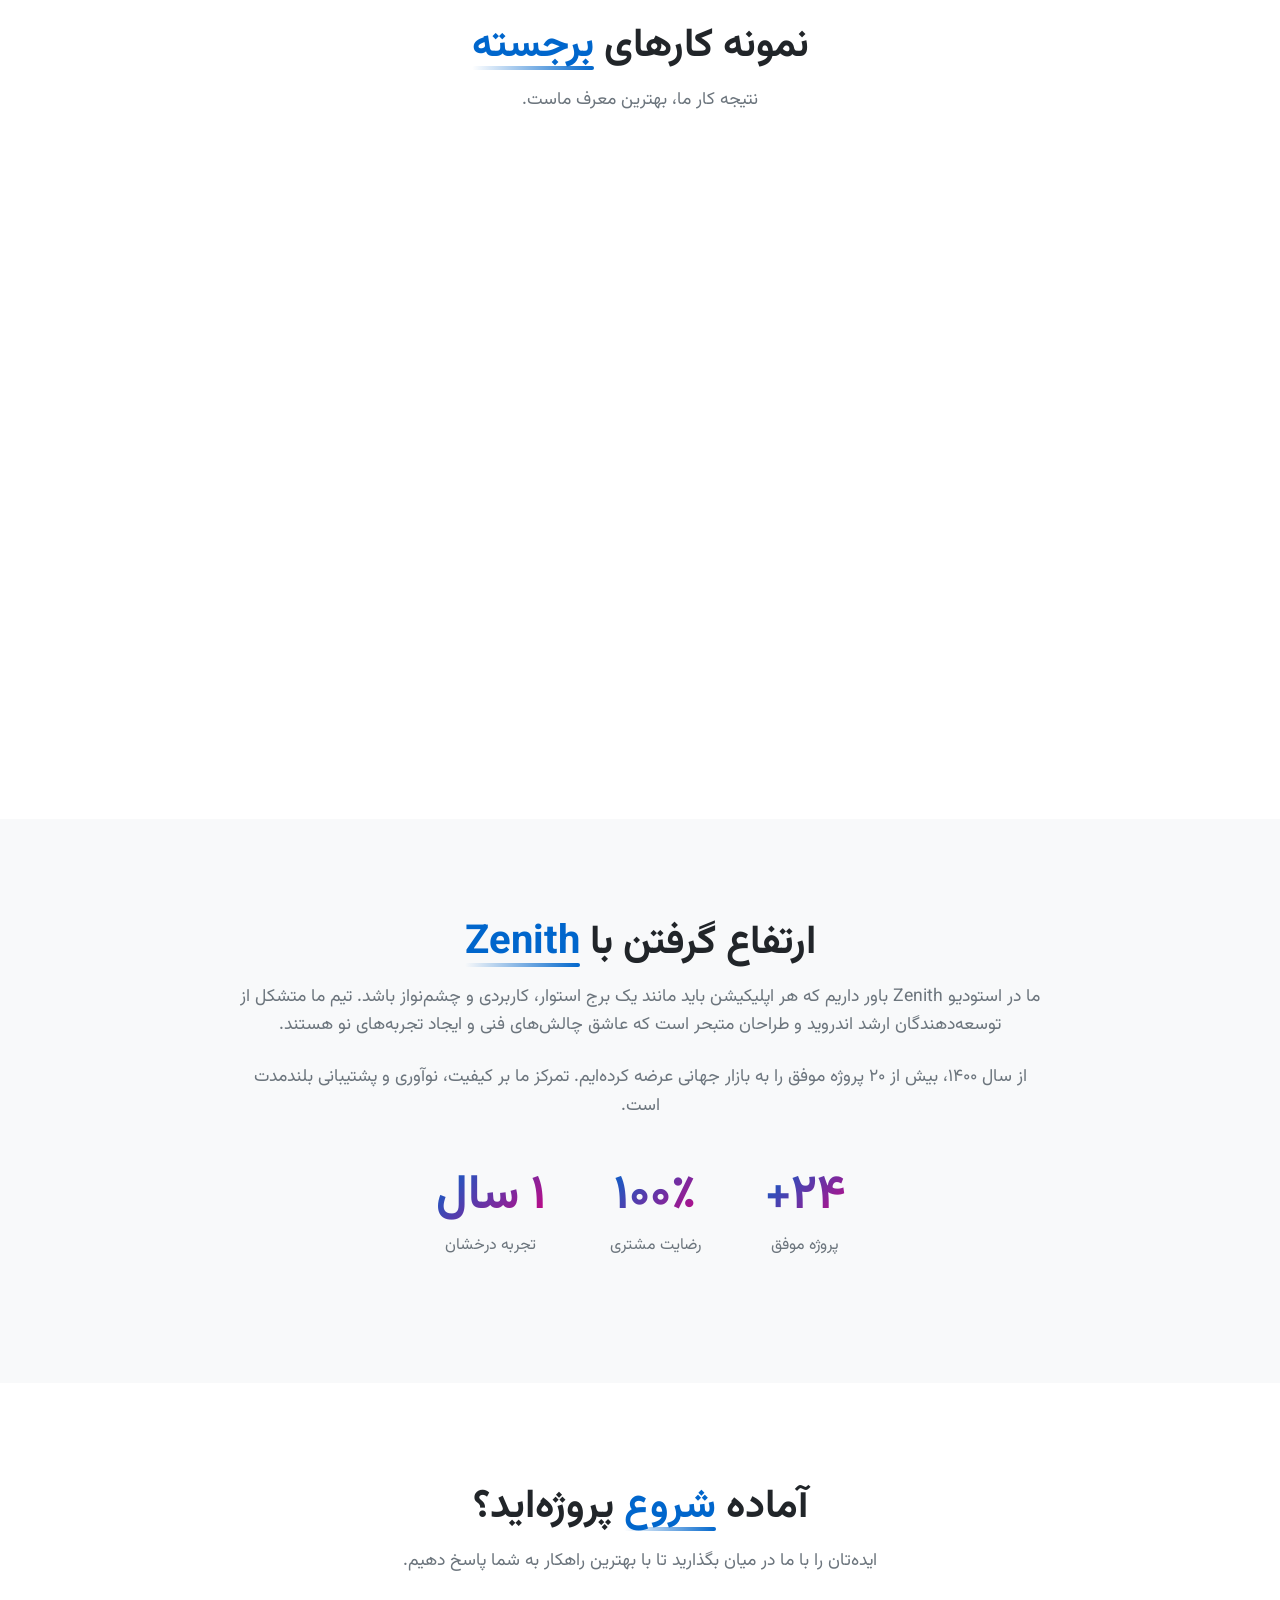
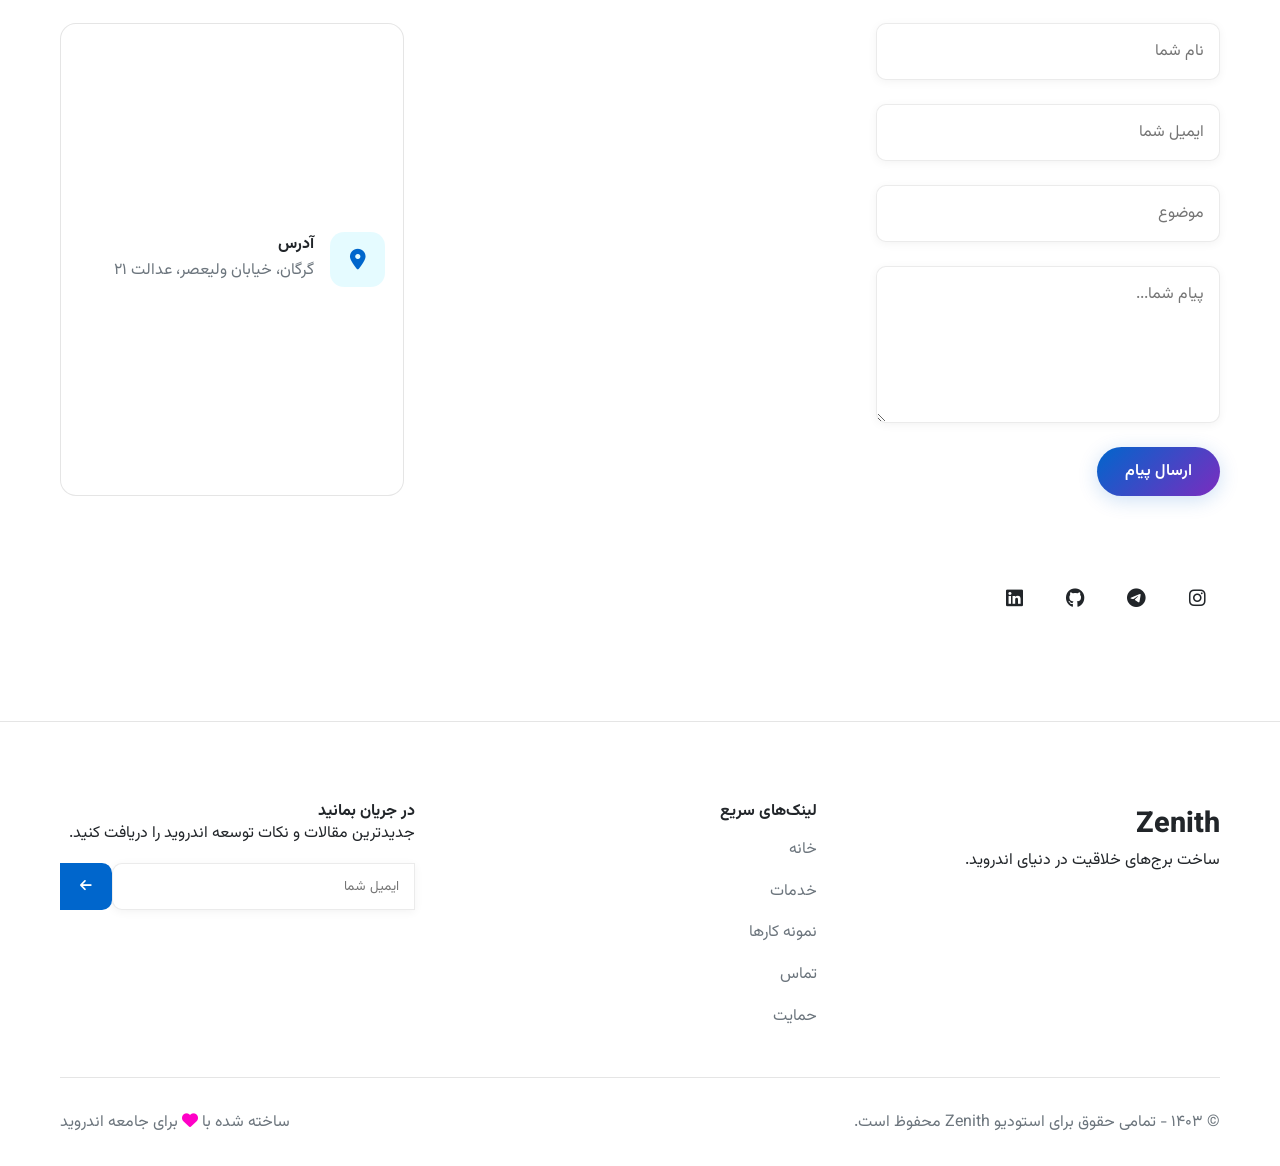
==== commit 082caae9: "Update index.html" ====
--- a/index.html
+++ b/index.html
@@ -243,8 +243,8 @@
 
                 <div class="social-links">
                     <a href="#"><i class="fab fa-instagram"></i></a>
-                    <a href="#"><i class="fab fa-telegram"></i></a>
-                    <a href="https://zenith-app-studio.github.io/site"><i class="fab fa-github"></i></a>
+                    <a href="https://t.me/zenith_app_studio"><i class="fab fa-telegram"></i></a>
+                    <a href="https://github.com/Zenith-App-Studio"><i class="fab fa-github"></i></a>
                     <a href="#"><i class="fab fa-linkedin"></i></a>
                 </div>
 
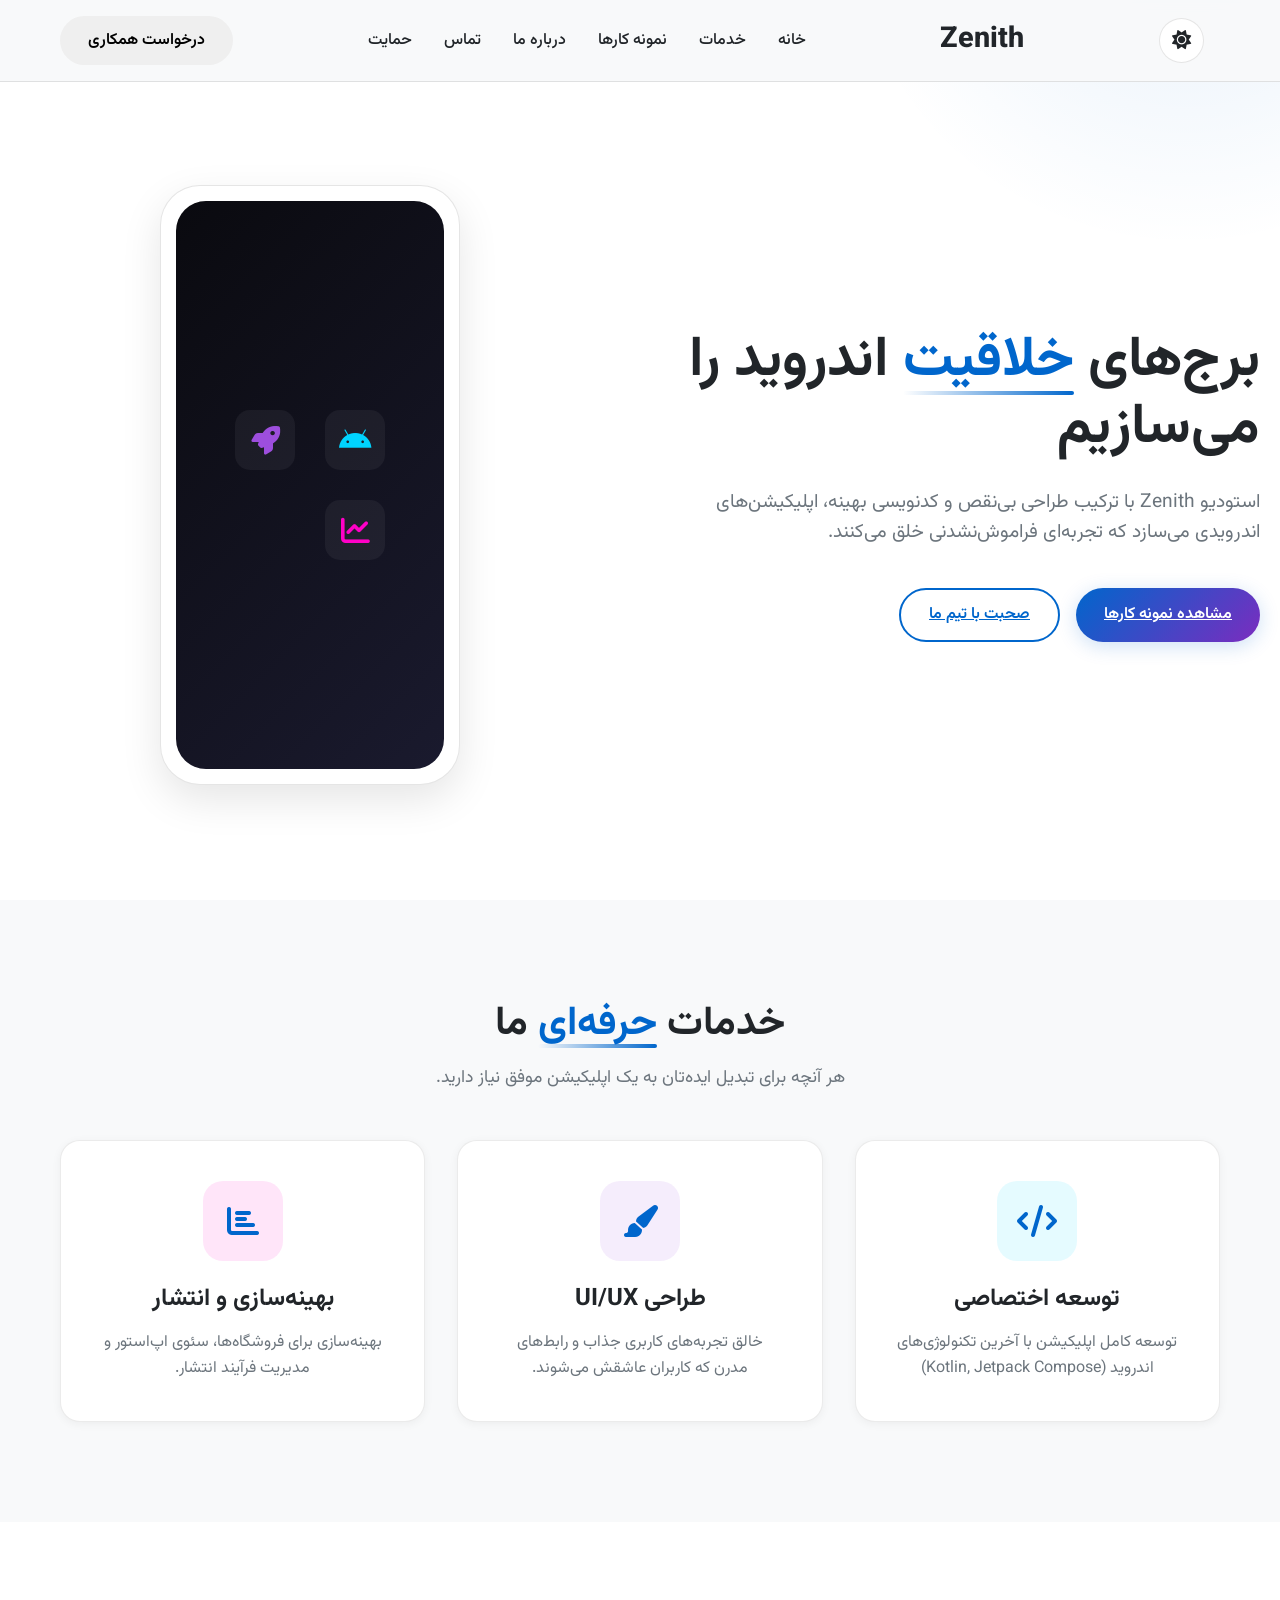
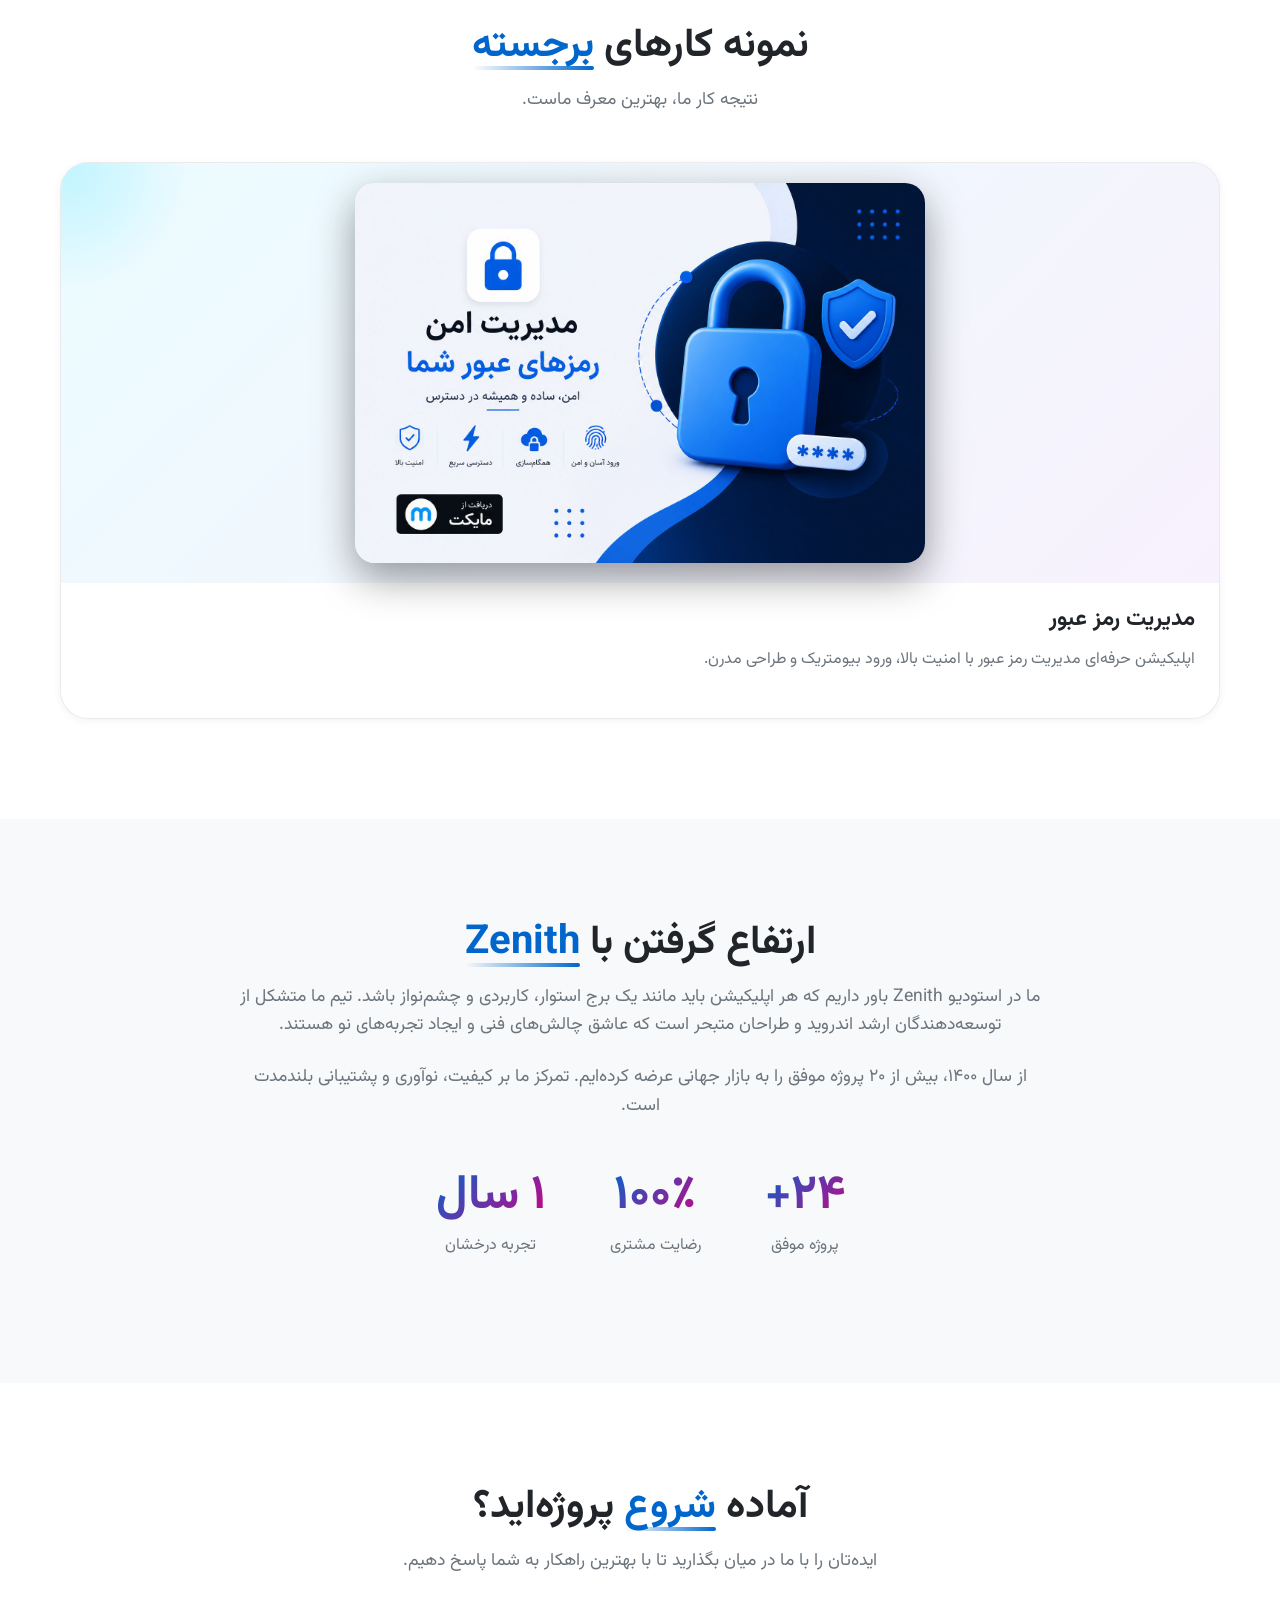
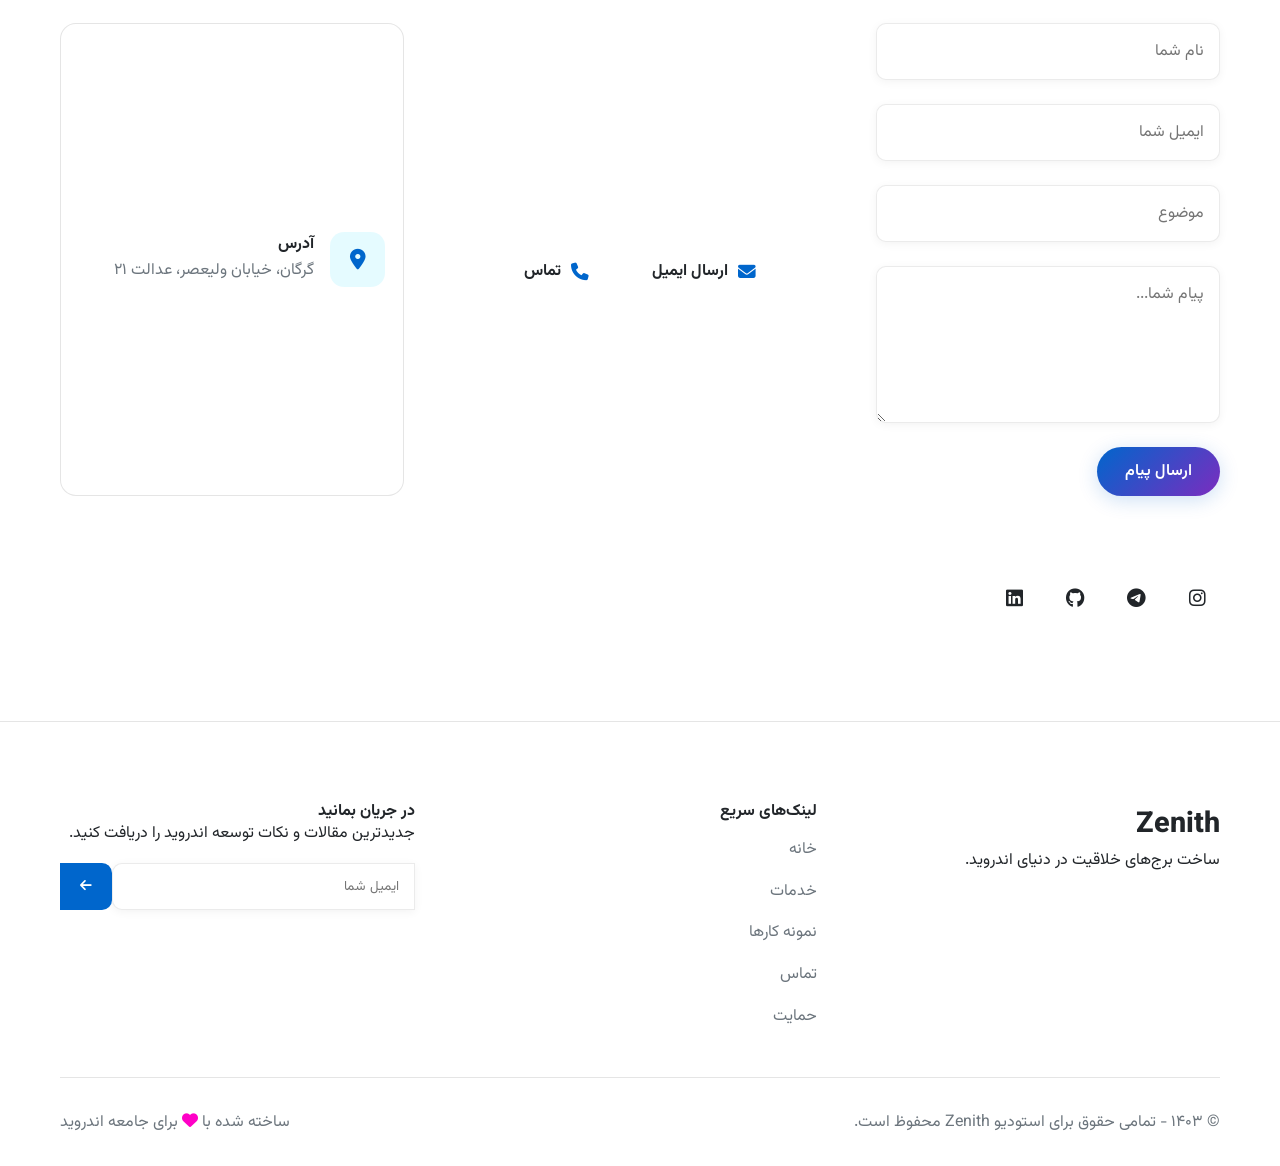
==== commit c64d6beb: "a" ====
--- a/index.html
+++ b/index.html
@@ -6,10 +6,22 @@
     <meta name="viewport" content="width=device-width, initial-scale=1.0">
     <meta name="google-site-verification" content="-M1kKsQv_R9AEI8SD6l-Y1S7E3sbwTYtWQkgKZqhKz4" />
     <title>Zenith | استودیو توسعه اپلیکیشن اندروید</title>
+    <meta name="description" content="استودیو Zenith متخصص طراحی و توسعه اپلیکیشن‌های اندروید، فلاتر و راهکارهای نرم‌افزاری مدرن">
+    <meta property="og:site_name" content="Zenith Studio">
+    <meta property="og:title" content="Zenith Studio">
+    <meta property="og:type" content="website">
     <link rel="stylesheet" href="style.css">
     <link rel="stylesheet" href="https://cdnjs.cloudflare.com/ajax/libs/font-awesome/6.4.0/css/all.min.css">
     <link href="https://fonts.googleapis.com/css2?family=Vazirmatn:wght@300;400;500;600;700;800&display=swap" rel="stylesheet">
-    <link rel="icon" type="image/x-icon" href="https://img.icons8.com/color/96/android-os.png">
+    <link rel="icon" type="image/x-icon" href="/favicon2.png">
+    <script type="application/ld+json">
+        {
+         "@context":"https://schema.org",
+         "@type":"Organization",
+        "name":"Zenith Studio",
+         "url":"https://zenith-app-studio.github.io/site/"
+}
+</script>
 </head>
 <body>
     <!-- نوار هدر -->
